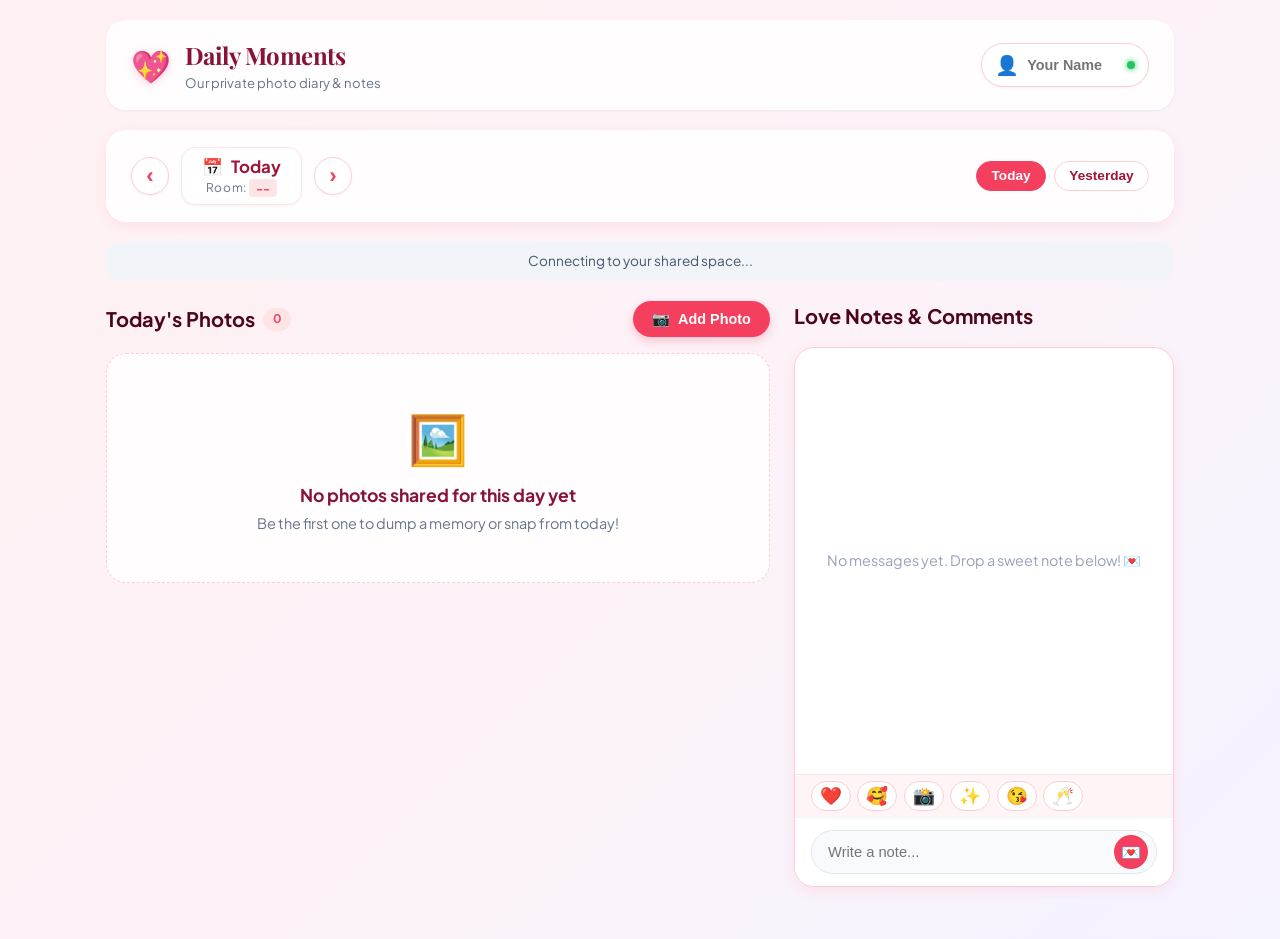
==== dev/couple-daily-photo/index.html @ 824b75b7 "Add couple-daily-photo app: date-based photo sharing for couples - Daily rooms auto-generated by dat" ====
<!DOCTYPE html>
<html lang="en">
<head>
  <meta charset="UTF-8" />
  <meta name="viewport" content="width=device-width, initial-scale=1.0" />
  <title>Our Daily Moments 💕 | Couple Photo Sharing</title>
  <link rel="stylesheet" href="style.css" />
  <link rel="preconnect" href="https://fonts.googleapis.com">
  <link rel="preconnect" href="https://fonts.gstatic.com" crossorigin>
  <link href="https://fonts.googleapis.com/css2?family=Plus+Jakarta+Sans:wght@400;500;600;700&family=Playfair+Display:ital,wght@0,600;1,600&display=swap" rel="stylesheet">
</head>
<body>
  <div class="app-container">
    <!-- Header -->
    <header class="main-header">
      <div class="brand">
        <span class="heart-icon">💖</span>
        <div>
          <h1>Daily Moments</h1>
          <p class="subtitle">Our private photo diary & notes</p>
        </div>
      </div>
      <div class="user-pill" id="user-profile">
        <span class="avatar" id="user-avatar">👤</span>
        <div class="user-info">
          <input type="text" id="partner-nickname" placeholder="Your Name" title="Click to change your nickname" />
          <span class="status-indicator online"></span>
        </div>
      </div>
    </header>

    <!-- Date Room Navigation -->
    <nav class="date-navigator">
      <div class="nav-controls">
        <button id="prev-day-btn" class="nav-btn" title="Previous Day">‹</button>

        <div class="current-date-box">
          <label for="date-picker-input" class="date-label">
            <span class="calendar-icon">📅</span>
            <span id="display-date">Today</span>
          </label>
          <div class="room-code-tag">Room: <strong id="current-room-code">--</strong></div>
          <input type="date" id="date-picker-input" class="hidden-date-input" />
        </div>

        <button id="next-day-btn" class="nav-btn" title="Next Day">›</button>
      </div>

      <div class="quick-nav">
        <button id="today-btn" class="chip-btn active">Today</button>
        <button id="yesterday-btn" class="chip-btn">Yesterday</button>
      </div>
    </nav>

    <!-- App Status Banner -->
    <div id="status-banner" class="status-banner info">Connecting to your shared space...</div>

    <!-- Main Content Area -->
    <main class="content-grid">
      <!-- Left / Top Column: Upload and Photos Feed -->
      <section class="photos-section">
        <div class="section-header">
          <h2>Today's Photos <span id="photo-count-badge" class="badge">0</span></h2>
          <button id="open-upload-btn" class="primary-btn">
            <span>📷</span> Add Photo
          </button>
        </div>

        <!-- Upload Modal / Collapsible Section -->
        <div id="upload-panel" class="upload-panel hidden">
          <div class="upload-card">
            <div class="upload-card-header">
              <h3>Upload Photo for <span id="upload-date-title">Today</span></h3>
              <button id="close-upload-btn" class="icon-btn">&times;</button>
            </div>

            <div class="dropzone" id="dropzone">
              <input type="file" id="photo-file-input" accept="image/*" class="file-input" />
              <div id="dropzone-prompt" class="dropzone-prompt">
                <span class="upload-icon">📸</span>
                <p><strong>Click to browse</strong> or drag & drop a photo</p>
                <span class="file-hint">Auto-compressed & stored free of charge</span>
              </div>
              <div id="image-preview-container" class="preview-container hidden">
                <img id="image-preview" src="" alt="Preview" />
                <button type="button" id="remove-preview-btn" class="remove-preview">&times;</button>
              </div>
            </div>

            <div class="form-group">
              <input type="text" id="photo-caption-input" placeholder="Add a sweet caption or location... ✍️" maxlength="150" />
            </div>

            <div class="upload-actions">
              <button id="cancel-upload-btn" class="secondary-btn">Cancel</button>
              <button id="submit-photo-btn" class="primary-btn" disabled>
                <span id="upload-btn-text">Share Photo 💕</span>
                <span id="upload-spinner" class="spinner hidden"></span>
              </button>
            </div>
          </div>
        </div>

        <!-- Photos Stream List -->
        <div id="photos-container" class="photos-stream">
          <div class="empty-state">
            <div class="empty-emoji">🖼️</div>
            <h3>No photos shared for this day yet</h3>
            <p>Be the first one to dump a memory or snap from today!</p>
          </div>
        </div>
      </section>

      <!-- Right Column: Comments & Notes -->
      <section class="comments-section">
        <div class="section-header">
          <h2>Love Notes & Comments</h2>
        </div>

        <div class="comments-card">
          <!-- Comments List -->
          <div id="comments-list" class="comments-list">
            <div class="empty-comments">
              <p>No messages yet. Drop a sweet note below! 💌</p>
            </div>
          </div>

          <!-- Quick Emoji Reactions -->
          <div class="quick-reactions">
            <button class="emoji-chip" data-emoji="❤️">❤️</button>
            <button class="emoji-chip" data-emoji="🥰">🥰</button>
            <button class="emoji-chip" data-emoji="📸">📸</button>
            <button class="emoji-chip" data-emoji="✨">✨</button>
            <button class="emoji-chip" data-emoji="😘">😘</button>
            <button class="emoji-chip" data-emoji="🥂">🥂</button>
          </div>

          <!-- Comment Input Form -->
          <form id="comment-form" class="comment-form">
            <div class="input-wrap">
              <input
                type="text"
                id="comment-input"
                placeholder="Write a note..."
                autocomplete="off"
                maxlength="300"
                required
              />
              <button type="submit" id="send-comment-btn" class="send-btn" title="Send Note">
                💌
              </button>
            </div>
          </form>
        </div>
      </section>
    </main>
  </div>

  <!-- Photo Fullscreen Lightbox Modal -->
  <div id="lightbox-modal" class="lightbox-modal hidden">
    <div class="lightbox-backdrop"></div>
    <div class="lightbox-content">
      <button id="close-lightbox-btn" class="lightbox-close">&times;</button>
      <img id="lightbox-img" src="" alt="Full view" />
      <div id="lightbox-caption" class="lightbox-caption"></div>
    </div>
  </div>

  <script type="module" src="script.js"></script>
</body>
</html>
---- dev/couple-daily-photo/style.css ----
:root {
  --primary: #f43f5e;
  --primary-hover: #e11d48;
  --primary-light: #ffe4e6;
  --primary-glow: rgba(244, 63, 94, 0.25);

  --bg-gradient: linear-gradient(135deg, #fff1f2 0%, #fdf2f8 50%, #f5f3ff 100%);
  --card-bg: #ffffff;
  --card-bg-translucent: rgba(255, 255, 255, 0.85);

  --text-main: #1e293b;
  --text-muted: #64748b;
  --text-light: #94a3b8;

  --border: #f1f5f9;
  --border-focus: #fda4af;

  --shadow-sm: 0 1px 3px rgba(0, 0, 0, 0.05);
  --shadow-md: 0 4px 14px -2px rgba(244, 63, 94, 0.12);
  --shadow-lg: 0 12px 30px -4px rgba(244, 63, 94, 0.15);

  --radius-sm: 8px;
  --radius-md: 14px;
  --radius-lg: 20px;
  --radius-full: 9999px;
}

* {
  box-sizing: border-box;
  margin: 0;
  padding: 0;
  -webkit-tap-highlight-color: transparent;
}

body {
  font-family: 'Plus Jakarta Sans', system-ui, -apple-system, sans-serif;
  background: var(--bg-gradient);
  min-height: 100vh;
  color: var(--text-main);
  line-height: 1.5;
  padding-bottom: 2rem;
}

.app-container {
  max-width: 1100px;
  margin: 0 auto;
  padding: 1.25rem 1rem;
}

/* Header */
.main-header {
  display: flex;
  justify-content: space-between;
  align-items: center;
  margin-bottom: 1.25rem;
  background: var(--card-bg-translucent);
  backdrop-filter: blur(12px);
  padding: 1rem 1.5rem;
  border-radius: var(--radius-lg);
  box-shadow: var(--shadow-sm);
  border: 1px solid rgba(255, 255, 255, 0.8);
}

.brand {
  display: flex;
  align-items: center;
  gap: 0.85rem;
}

.heart-icon {
  font-size: 2rem;
  filter: drop-shadow(0 2px 4px var(--primary-glow));
  animation: pulse 2.5s infinite ease-in-out;
}

@keyframes pulse {
  0%, 100% { transform: scale(1); }
  50% { transform: scale(1.08); }
}

.brand h1 {
  font-family: 'Playfair Display', serif;
  font-size: 1.5rem;
  color: #881337;
  letter-spacing: -0.02em;
}

.brand .subtitle {
  font-size: 0.82rem;
  color: var(--text-muted);
}

.user-pill {
  display: flex;
  align-items: center;
  gap: 0.5rem;
  background: #fff;
  padding: 0.4rem 0.8rem;
  border-radius: var(--radius-full);
  border: 1px solid #fecdd3;
  box-shadow: var(--shadow-sm);
}

.avatar {
  font-size: 1.2rem;
}

.user-info {
  position: relative;
  display: flex;
  align-items: center;
}

.user-info input {
  border: none;
  outline: none;
  font-size: 0.9rem;
  font-weight: 600;
  color: #be123c;
  width: 100px;
  background: transparent;
}

.status-indicator {
  width: 8px;
  height: 8px;
  border-radius: 50%;
  background: #22c55e;
  box-shadow: 0 0 6px #22c55e;
}

/* Date Navigator */
.date-navigator {
  background: var(--card-bg-translucent);
  backdrop-filter: blur(10px);
  border-radius: var(--radius-lg);
  padding: 1rem 1.5rem;
  margin-bottom: 1.25rem;
  box-shadow: var(--shadow-md);
  border: 1px solid rgba(255, 255, 255, 0.9);
  display: flex;
  flex-wrap: wrap;
  justify-content: space-between;
  align-items: center;
  gap: 1rem;
}

.nav-controls {
  display: flex;
  align-items: center;
  gap: 0.75rem;
}

.nav-btn {
  background: #fff;
  border: 1px solid #fecdd3;
  color: var(--primary);
  width: 38px;
  height: 38px;
  border-radius: 50%;
  font-size: 1.4rem;
  font-weight: bold;
  display: flex;
  align-items: center;
  justify-content: center;
  cursor: pointer;
  transition: all 0.2s ease;
  box-shadow: var(--shadow-sm);
}

.nav-btn:hover {
  background: var(--primary);
  color: #fff;
  transform: translateY(-1px);
}

.current-date-box {
  position: relative;
  text-align: center;
  background: #fff;
  padding: 0.4rem 1.25rem;
  border-radius: var(--radius-md);
  border: 1px solid #ffe4e6;
  box-shadow: var(--shadow-sm);
  cursor: pointer;
  transition: border-color 0.2s;
}

.current-date-box:hover {
  border-color: var(--primary);
}

.date-label {
  display: flex;
  align-items: center;
  gap: 0.5rem;
  font-weight: 700;
  font-size: 1.05rem;
  color: #9f1239;
  cursor: pointer;
}

.room-code-tag {
  font-size: 0.75rem;
  color: var(--text-muted);
  letter-spacing: 0.05em;
}

.room-code-tag strong {
  color: var(--primary);
  background: var(--primary-light);
  padding: 0.1rem 0.4rem;
  border-radius: 4px;
}

.hidden-date-input {
  position: absolute;
  top: 0;
  left: 0;
  width: 100%;
  height: 100%;
  opacity: 0;
  cursor: pointer;
}

.quick-nav {
  display: flex;
  gap: 0.5rem;
}

.chip-btn {
  background: #fff;
  border: 1px solid #fecdd3;
  color: #9f1239;
  padding: 0.4rem 0.9rem;
  border-radius: var(--radius-full);
  font-size: 0.85rem;
  font-weight: 600;
  cursor: pointer;
  transition: all 0.2s ease;
}

.chip-btn.active, .chip-btn:hover {
  background: var(--primary);
  color: #fff;
  border-color: var(--primary);
}

/* Status Banner */
.status-banner {
  padding: 0.6rem 1rem;
  border-radius: var(--radius-md);
  font-size: 0.85rem;
  margin-bottom: 1.25rem;
  text-align: center;
  transition: all 0.3s;
}

.status-banner.info {
  background: #f1f5f9;
  color: #475569;
}

.status-banner.success {
  background: #ecfdf5;
  color: #065f46;
  border: 1px solid #a7f3d0;
}

.status-banner.error {
  background: #fff1f2;
  color: #9f1239;
  border: 1px solid #fecdd3;
}

/* Content Grid Layout */
.content-grid {
  display: grid;
  grid-template-columns: 1fr 380px;
  gap: 1.5rem;
  align-items: start;
}

@media (max-width: 860px) {
  .content-grid {
    grid-template-columns: 1fr;
  }
}

/* Section Header */
.section-header {
  display: flex;
  justify-content: space-between;
  align-items: center;
  margin-bottom: 1rem;
}

.section-header h2 {
  font-size: 1.25rem;
  color: #4c0519;
  font-weight: 700;
  display: flex;
  align-items: center;
  gap: 0.5rem;
}

.badge {
  background: var(--primary-light);
  color: var(--primary);
  font-size: 0.75rem;
  padding: 0.15rem 0.6rem;
  border-radius: var(--radius-full);
}

/* Buttons */
.primary-btn {
  background: var(--primary);
  color: #fff;
  border: none;
  padding: 0.6rem 1.2rem;
  border-radius: var(--radius-full);
  font-weight: 600;
  font-size: 0.9rem;
  display: inline-flex;
  align-items: center;
  gap: 0.5rem;
  cursor: pointer;
  box-shadow: 0 4px 10px var(--primary-glow);
  transition: all 0.2s ease;
}

.primary-btn:hover:not(:disabled) {
  background: var(--primary-hover);
  transform: translateY(-1.5px);
  box-shadow: 0 6px 15px var(--primary-glow);
}

.primary-btn:disabled {
  opacity: 0.6;
  cursor: not-allowed;
}

.secondary-btn {
  background: #f1f5f9;
  color: var(--text-main);
  border: none;
  padding: 0.6rem 1.2rem;
  border-radius: var(--radius-full);
  font-weight: 600;
  cursor: pointer;
  transition: background 0.2s;
}

.secondary-btn:hover {
  background: #e2e8f0;
}

.icon-btn {
  background: transparent;
  border: none;
  font-size: 1.4rem;
  cursor: pointer;
  color: var(--text-muted);
}

/* Upload Panel */
.upload-panel {
  margin-bottom: 1.5rem;
  animation: slideDown 0.3s cubic-bezier(0.16, 1, 0.3, 1);
}

.upload-panel.hidden {
  display: none;
}

@keyframes slideDown {
  from { opacity: 0; transform: translateY(-10px); }
  to { opacity: 1; transform: translateY(0); }
}

.upload-card {
  background: #fff;
  border-radius: var(--radius-lg);
  padding: 1.25rem;
  box-shadow: var(--shadow-lg);
  border: 2px dashed #fda4af;
}

.upload-card-header {
  display: flex;
  justify-content: space-between;
  align-items: center;
  margin-bottom: 1rem;
}

.upload-card-header h3 {
  font-size: 1.1rem;
  color: #881337;
}

.dropzone {
  position: relative;
  background: #fff5f6;
  border: 1px dashed #fecdd3;
  border-radius: var(--radius-md);
  padding: 2rem 1rem;
  text-align: center;
  cursor: pointer;
  transition: all 0.2s;
  overflow: hidden;
  margin-bottom: 1rem;
}

.dropzone:hover, .dropzone.dragover {
  background: #ffe4e6;
  border-color: var(--primary);
}

.file-input {
  position: absolute;
  top: 0;
  left: 0;
  width: 100%;
  height: 100%;
  opacity: 0;
  cursor: pointer;
}

.upload-icon {
  font-size: 2.5rem;
  display: block;
  margin-bottom: 0.5rem;
}

.file-hint {
  display: block;
  font-size: 0.75rem;
  color: var(--text-muted);
  margin-top: 0.4rem;
}

.preview-container {
  position: relative;
  max-height: 280px;
  border-radius: var(--radius-sm);
  overflow: hidden;
  display: flex;
  justify-content: center;
}

.preview-container img {
  max-width: 100%;
  max-height: 280px;
  object-fit: cover;
  border-radius: var(--radius-sm);
}

.remove-preview {
  position: absolute;
  top: 8px;
  right: 8px;
  background: rgba(0, 0, 0, 0.65);
  color: #fff;
  border: none;
  border-radius: 50%;
  width: 28px;
  height: 28px;
  font-size: 1.1rem;
  cursor: pointer;
  display: flex;
  align-items: center;
  justify-content: center;
}

.form-group input {
  width: 100%;
  padding: 0.75rem 1rem;
  border-radius: var(--radius-md);
  border: 1px solid #e2e8f0;
  outline: none;
  font-size: 0.95rem;
  margin-bottom: 1rem;
  transition: border-color 0.2s;
}

.form-group input:focus {
  border-color: var(--primary);
  box-shadow: 0 0 0 3px var(--primary-light);
}

.upload-actions {
  display: flex;
  justify-content: flex-end;
  gap: 0.75rem;
}

/* Spinner */
.spinner {
  display: inline-block;
  width: 16px;
  height: 16px;
  border: 2px solid rgba(255,255,255,0.3);
  border-radius: 50%;
  border-top-color: #fff;
  animation: spin 0.8s ease-in-out infinite;
}

@keyframes spin {
  to { transform: rotate(360deg); }
}

/* Photos Stream */
.photos-stream {
  display: flex;
  flex-direction: column;
  gap: 1.5rem;
}

/* Polaroid Photo Card */
.photo-card {
  background: #fff;
  border-radius: var(--radius-lg);
  padding: 1.25rem 1.25rem 1rem;
  box-shadow: var(--shadow-md);
  border: 1px solid #fecdd3;
  transition: transform 0.2s ease, box-shadow 0.2s ease;
  position: relative;
}

.photo-card:hover {
  transform: translateY(-2px);
  box-shadow: var(--shadow-lg);
}

.photo-meta {
  display: flex;
  justify-content: space-between;
  align-items: center;
  margin-bottom: 0.85rem;
}

.author-chip {
  display: flex;
  align-items: center;
  gap: 0.4rem;
  font-weight: 600;
  font-size: 0.88rem;
  color: #9f1239;
}

.photo-time {
  font-size: 0.75rem;
  color: var(--text-light);
}

.photo-frame {
  position: relative;
  width: 100%;
  max-height: 480px;
  background: #111;
  border-radius: var(--radius-md);
  overflow: hidden;
  cursor: pointer;
  display: flex;
  justify-content: center;
  align-items: center;
}

.photo-frame img {
  width: 100%;
  height: auto;
  max-height: 480px;
  object-fit: contain;
  display: block;
}

.photo-caption {
  margin-top: 0.9rem;
  font-size: 0.95rem;
  color: var(--text-main);
  padding: 0 0.25rem;
}

.photo-footer {
  margin-top: 0.75rem;
  padding-top: 0.75rem;
  border-top: 1px solid var(--border);
  display: flex;
  justify-content: space-between;
  align-items: center;
}

.delete-photo-btn {
  background: transparent;
  border: none;
  color: var(--text-light);
  font-size: 0.8rem;
  cursor: pointer;
  transition: color 0.2s;
}

.delete-photo-btn:hover {
  color: #ef4444;
}

/* Empty State */
.empty-state {
  background: var(--card-bg-translucent);
  border-radius: var(--radius-lg);
  padding: 3rem 1.5rem;
  text-align: center;
  border: 1px dashed #fecdd3;
}

.empty-emoji {
  font-size: 3rem;
  margin-bottom: 0.5rem;
}

.empty-state h3 {
  color: #881337;
  font-size: 1.1rem;
  margin-bottom: 0.25rem;
}

.empty-state p {
  color: var(--text-muted);
  font-size: 0.9rem;
}

/* Comments Section */
.comments-card {
  background: #fff;
  border-radius: var(--radius-lg);
  box-shadow: var(--shadow-md);
  border: 1px solid #fecdd3;
  display: flex;
  flex-direction: column;
  height: 540px;
  overflow: hidden;
}

.comments-list {
  flex: 1;
  padding: 1.25rem;
  overflow-y: auto;
  display: flex;
  flex-direction: column;
  gap: 0.9rem;
}

.empty-comments {
  text-align: center;
  color: var(--text-light);
  margin: auto;
  font-size: 0.9rem;
}

.comment-bubble {
  display: flex;
  flex-direction: column;
  max-width: 82%;
  padding: 0.7rem 0.95rem;
  border-radius: var(--radius-md);
  position: relative;
  animation: fadeIn 0.2s ease-in;
}

@keyframes fadeIn {
  from { opacity: 0; transform: translateY(4px); }
  to { opacity: 1; transform: translateY(0); }
}

.comment-bubble.mine {
  align-self: flex-end;
  background: #ffe4e6;
  color: #881337;
  border-bottom-right-radius: 4px;
}

.comment-bubble.partner {
  align-self: flex-start;
  background: #f1f5f9;
  color: var(--text-main);
  border-bottom-left-radius: 4px;
}

.comment-author {
  font-size: 0.72rem;
  font-weight: 700;
  margin-bottom: 0.2rem;
  opacity: 0.8;
}

.comment-text {
  font-size: 0.92rem;
  word-break: break-word;
}

.comment-time {
  font-size: 0.68rem;
  align-self: flex-end;
  margin-top: 0.25rem;
  opacity: 0.6;
}

/* Quick Reactions Bar */
.quick-reactions {
  display: flex;
  gap: 0.4rem;
  padding: 0.4rem 1rem;
  background: #fff5f6;
  border-top: 1px solid #ffe4e6;
  overflow-x: auto;
}

.emoji-chip {
  background: #fff;
  border: 1px solid #fecdd3;
  border-radius: var(--radius-full);
  padding: 0.2rem 0.5rem;
  font-size: 1.1rem;
  cursor: pointer;
  transition: transform 0.15s;
}

.emoji-chip:hover {
  transform: scale(1.2);
}

/* Comment Form */
.comment-form {
  padding: 0.75rem 1rem;
  background: #fff;
  border-top: 1px solid var(--border);
}

.input-wrap {
  display: flex;
  align-items: center;
  background: #f8fafc;
  border: 1px solid #e2e8f0;
  border-radius: var(--radius-full);
  padding: 0.25rem 0.5rem 0.25rem 1rem;
  transition: border-color 0.2s;
}

.input-wrap:focus-within {
  border-color: var(--primary);
  box-shadow: 0 0 0 2px var(--primary-light);
}

.input-wrap input {
  flex: 1;
  border: none;
  outline: none;
  background: transparent;
  font-size: 0.92rem;
  color: var(--text-main);
}

.send-btn {
  background: var(--primary);
  border: none;
  color: #fff;
  width: 34px;
  height: 34px;
  border-radius: 50%;
  display: flex;
  align-items: center;
  justify-content: center;
  font-size: 1rem;
  cursor: pointer;
  transition: transform 0.2s;
}

.send-btn:hover {
  transform: scale(1.08);
}

/* Lightbox Modal */
.lightbox-modal {
  position: fixed;
  inset: 0;
  z-index: 1000;
  display: flex;
  align-items: center;
  justify-content: center;
}

.lightbox-modal.hidden {
  display: none;
}

.lightbox-backdrop {
  position: absolute;
  inset: 0;
  background: rgba(0, 0, 0, 0.85);
  backdrop-filter: blur(8px);
}

.lightbox-content {
  position: relative;
  z-index: 1001;
  max-width: 90vw;
  max-height: 90vh;
  display: flex;
  flex-direction: column;
  align-items: center;
}

.lightbox-content img {
  max-width: 100%;
  max-height: 80vh;
  object-fit: contain;
  border-radius: var(--radius-md);
  box-shadow: 0 10px 30px rgba(0,0,0,0.5);
}

.lightbox-caption {
  color: #fff;
  margin-top: 1rem;
  font-size: 1rem;
  text-align: center;
}

.lightbox-close {
  position: absolute;
  top: -40px;
  right: 0;
  background: transparent;
  border: none;
  color: #fff;
  font-size: 2rem;
  cursor: pointer;
}

.hidden {
  display: none !important;
}
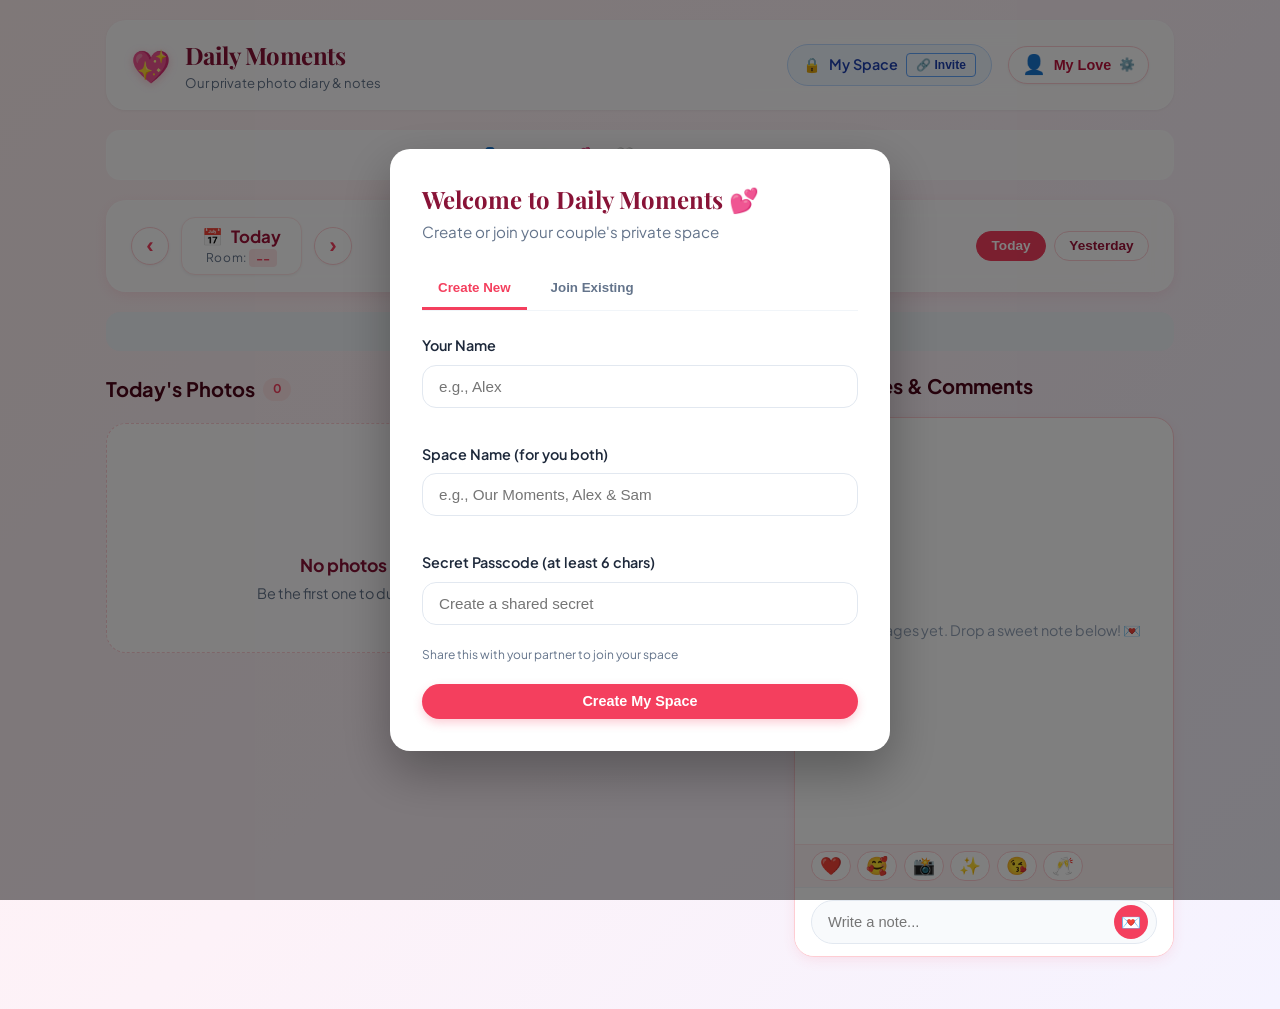
==== commit 0c4dc806: "Add security features to couple app: private spaces with passcodes, partner profiles, updated Fireba" ====
--- a/dev/couple-daily-photo/index.html
+++ b/dev/couple-daily-photo/index.html
@@ -20,14 +20,38 @@
           <p class="subtitle">Our private photo diary & notes</p>
         </div>
       </div>
-      <div class="user-pill" id="user-profile">
-        <span class="avatar" id="user-avatar">👤</span>
-        <div class="user-info">
-          <input type="text" id="partner-nickname" placeholder="Your Name" title="Click to change your nickname" />
-          <span class="status-indicator online"></span>
-        </div>
+
+      <div class="header-right">
+        <!-- Space Info Pill with Copy Link -->
+        <div class="space-pill" id="space-pill" title="Click to manage space or share link">
+          <span class="lock-icon">🔒</span>
+          <span class="space-name-display" id="space-name-display">My Space</span>
+          <button id="copy-invite-btn" class="mini-btn" title="Copy Partner Invite Link">🔗 Invite</button>
+        </div>
+
+        <!-- User Profile Pill -->
+        <button id="open-profile-btn" class="user-pill" title="Edit Profile & Space">
+          <span class="avatar" id="user-avatar-display">👤</span>
+          <span class="user-name-display" id="user-name-display">My Love</span>
+          <span class="edit-icon">⚙️</span>
+        </button>
       </div>
     </header>
+
+    <!-- Partners Status Bar -->
+    <div class="partners-bar" id="partners-bar">
+      <div class="partner-tag me">
+        <span class="avatar-sm" id="my-bar-avatar">👤</span>
+        <span class="name" id="my-bar-name">You</span>
+        <span class="status-dot online" title="You are online"></span>
+      </div>
+      <div class="partner-divider">💕</div>
+      <div class="partner-tag them" id="partner-status-tag">
+        <span class="avatar-sm" id="partner-bar-avatar">🤍</span>
+        <span class="name" id="partner-bar-name">Waiting for partner...</span>
+        <span class="status-dot offline" id="partner-status-dot" title="Partner status"></span>
+      </div>
+    </div>
 
     <!-- Date Room Navigation -->
     <nav class="date-navigator">
@@ -166,6 +190,105 @@
     </div>
   </div>
 
+  <!-- Setup / Couple Space Modal -->
+  <div id="setup-modal" class="modal-overlay">
+    <div class="modal-content">
+      <h2>Welcome to Daily Moments 💕</h2>
+      <p class="modal-subtitle">Create or join your couple's private space</p>
+
+      <div class="setup-tabs">
+        <button class="tab-btn active" data-tab="create">Create New</button>
+        <button class="tab-btn" data-tab="join">Join Existing</button>
+      </div>
+
+      <!-- Create Tab -->
+      <div id="create-tab" class="tab-pane active">
+        <div class="form-group">
+          <label>Your Name</label>
+          <input type="text" id="setup-name" placeholder="e.g., Alex" maxlength="30" />
+        </div>
+        <div class="form-group">
+          <label>Space Name (for you both)</label>
+          <input type="text" id="setup-space-name" placeholder="e.g., Our Moments, Alex & Sam" maxlength="40" />
+        </div>
+        <div class="form-group">
+          <label>Secret Passcode (at least 6 chars)</label>
+          <input type="password" id="setup-passcode" placeholder="Create a shared secret" minlength="6" />
+          <span class="input-hint">Share this with your partner to join your space</span>
+        </div>
+        <button id="setup-create-btn" class="primary-btn wide">Create My Space</button>
+      </div>
+
+      <!-- Join Tab -->
+      <div id="join-tab" class="tab-pane">
+        <div class="form-group">
+          <label>Your Name</label>
+          <input type="text" id="join-name" placeholder="e.g., Sam" maxlength="30" />
+        </div>
+        <div class="form-group">
+          <label>Partner's Passcode</label>
+          <input type="password" id="join-passcode" placeholder="Enter the shared passcode" minlength="6" />
+          <span class="input-hint">Ask your partner for the secret passcode</span>
+        </div>
+        <button id="setup-join-btn" class="primary-btn wide">Join Space</button>
+      </div>
+
+      <div id="setup-error" class="error-message hidden"></div>
+    </div>
+  </div>
+
+  <!-- Profile / Space Management Modal -->
+  <div id="profile-modal" class="modal-overlay hidden">
+    <div class="modal-content">
+      <div class="modal-header">
+        <h2>Space & Profile</h2>
+        <button id="close-profile-modal" class="icon-btn">&times;</button>
+      </div>
+
+      <div class="profile-section">
+        <h3>Your Profile</h3>
+        <div class="form-group">
+          <label>Your Name</label>
+          <input type="text" id="profile-name" placeholder="Your name" maxlength="30" />
+        </div>
+        <div class="form-group">
+          <label>Avatar Emoji</label>
+          <div class="emoji-picker">
+            <button type="button" class="emoji-select" data-emoji="😊">😊</button>
+            <button type="button" class="emoji-select" data-emoji="❤️">❤️</button>
+            <button type="button" class="emoji-select" data-emoji="🥰">🥰</button>
+            <button type="button" class="emoji-select" data-emoji="😘">😘</button>
+            <button type="button" class="emoji-select" data-emoji="💕">💕</button>
+            <button type="button" class="emoji-select" data-emoji="⭐">⭐</button>
+          </div>
+        </div>
+      </div>
+
+      <div class="profile-section">
+        <h3>Space Info</h3>
+        <p><strong>Space Name:</strong> <span id="profile-space-name">Loading...</span></p>
+        <p><strong>Space ID:</strong> <code id="profile-space-id">--</code></p>
+        <div class="form-group">
+          <label>Invite Link</label>
+          <div class="invite-row">
+            <input type="text" id="profile-invite-link" readonly />
+            <button id="profile-copy-btn" class="mini-btn">Copy</button>
+          </div>
+        </div>
+      </div>
+
+      <div class="profile-section">
+        <h3>Partner</h3>
+        <div id="partner-info" class="partner-info-card">
+          <p id="partner-info-text">Waiting for your partner to join...</p>
+        </div>
+      </div>
+
+      <button id="logout-btn" class="secondary-btn wide">Leave Space & Reset</button>
+      <button id="close-profile-btn" class="primary-btn wide">Done</button>
+    </div>
+  </div>
+
   <script type="module" src="script.js"></script>
 </body>
 </html>
--- a/dev/couple-daily-photo/style.css
+++ b/dev/couple-daily-photo/style.css
@@ -838,3 +838,358 @@
 .hidden {
   display: none !important;
 }
+
+/* Header Update */
+.header-right {
+  display: flex;
+  align-items: center;
+  gap: 1rem;
+}
+
+.space-pill {
+  display: flex;
+  align-items: center;
+  gap: 0.5rem;
+  background: #eff6ff;
+  border: 1px solid #bfdbfe;
+  padding: 0.5rem 0.9rem;
+  border-radius: var(--radius-full);
+  cursor: pointer;
+  transition: all 0.2s;
+}
+
+.space-pill:hover {
+  background: #dbeafe;
+  border-color: #60a5fa;
+}
+
+.lock-icon {
+  font-size: 0.9rem;
+}
+
+.space-name-display {
+  font-weight: 600;
+  color: #1e40af;
+  font-size: 0.9rem;
+}
+
+.mini-btn {
+  background: transparent;
+  border: 1px solid #60a5fa;
+  color: #1e40af;
+  padding: 0.25rem 0.6rem;
+  border-radius: 4px;
+  font-size: 0.75rem;
+  font-weight: 600;
+  cursor: pointer;
+  transition: all 0.2s;
+}
+
+.mini-btn:hover {
+  background: #60a5fa;
+  color: #fff;
+}
+
+.user-pill {
+  display: flex;
+  align-items: center;
+  gap: 0.5rem;
+  background: #fff;
+  padding: 0.4rem 0.8rem;
+  border-radius: var(--radius-full);
+  border: 1px solid #fecdd3;
+  box-shadow: var(--shadow-sm);
+  cursor: pointer;
+  transition: all 0.2s;
+}
+
+.user-pill:hover {
+  background: #ffe4e6;
+}
+
+.user-name-display {
+  font-weight: 600;
+  color: #be123c;
+  font-size: 0.9rem;
+}
+
+.edit-icon {
+  font-size: 0.8rem;
+}
+
+/* Partners Bar */
+.partners-bar {
+  display: flex;
+  justify-content: center;
+  align-items: center;
+  gap: 1.5rem;
+  background: var(--card-bg-translucent);
+  padding: 0.75rem 1.5rem;
+  border-radius: var(--radius-md);
+  margin-bottom: 1.25rem;
+  border: 1px solid rgba(255, 255, 255, 0.8);
+}
+
+.partner-tag {
+  display: flex;
+  align-items: center;
+  gap: 0.5rem;
+  font-size: 0.9rem;
+  font-weight: 600;
+}
+
+.partner-tag.me {
+  color: #9f1239;
+}
+
+.partner-tag.them {
+  color: #1e293b;
+}
+
+.avatar-sm {
+  font-size: 1rem;
+}
+
+.status-dot {
+  width: 6px;
+  height: 6px;
+  border-radius: 50%;
+  animation: pulse-dot 2s infinite;
+}
+
+.status-dot.online {
+  background: #22c55e;
+  box-shadow: 0 0 4px #22c55e;
+}
+
+.status-dot.offline {
+  background: #cbd5e1;
+}
+
+@keyframes pulse-dot {
+  0%, 100% { opacity: 1; }
+  50% { opacity: 0.5; }
+}
+
+.partner-divider {
+  font-size: 1rem;
+  animation: pulse 2.5s infinite;
+}
+
+/* Modal Styles */
+.modal-overlay {
+  position: fixed;
+  inset: 0;
+  background: rgba(0, 0, 0, 0.5);
+  display: flex;
+  align-items: center;
+  justify-content: center;
+  z-index: 999;
+  padding: 1rem;
+}
+
+.modal-overlay.hidden {
+  display: none;
+}
+
+.modal-content {
+  background: #fff;
+  border-radius: var(--radius-lg);
+  padding: 2rem;
+  max-width: 500px;
+  width: 100%;
+  box-shadow: 0 20px 50px rgba(0, 0, 0, 0.3);
+  max-height: 90vh;
+  overflow-y: auto;
+}
+
+.modal-content h2 {
+  color: #881337;
+  font-family: 'Playfair Display', serif;
+  font-size: 1.5rem;
+  margin-bottom: 0.25rem;
+}
+
+.modal-subtitle {
+  color: var(--text-muted);
+  margin-bottom: 1.5rem;
+  font-size: 0.95rem;
+}
+
+.modal-header {
+  display: flex;
+  justify-content: space-between;
+  align-items: center;
+  margin-bottom: 1.5rem;
+}
+
+#close-profile-modal {
+  font-size: 1.5rem;
+  color: var(--text-muted);
+}
+
+/* Tab Navigation */
+.setup-tabs {
+  display: flex;
+  gap: 0.5rem;
+  margin-bottom: 1.5rem;
+  border-bottom: 1px solid #f1f5f9;
+}
+
+.tab-btn {
+  background: transparent;
+  border: none;
+  padding: 0.75rem 1rem;
+  color: var(--text-muted);
+  font-weight: 600;
+  cursor: pointer;
+  border-bottom: 3px solid transparent;
+  transition: all 0.2s;
+}
+
+.tab-btn.active {
+  color: var(--primary);
+  border-bottom-color: var(--primary);
+}
+
+.tab-pane {
+  display: none;
+}
+
+.tab-pane.active {
+  display: block;
+}
+
+/* Form Groups */
+.form-group {
+  margin-bottom: 1.25rem;
+}
+
+.form-group label {
+  display: block;
+  font-weight: 600;
+  color: #1e293b;
+  margin-bottom: 0.5rem;
+  font-size: 0.9rem;
+}
+
+.form-group input {
+  width: 100%;
+  padding: 0.75rem 1rem;
+  border: 1px solid #e2e8f0;
+  border-radius: var(--radius-md);
+  font-size: 0.95rem;
+  transition: border-color 0.2s;
+}
+
+.form-group input:focus {
+  outline: none;
+  border-color: var(--primary);
+  box-shadow: 0 0 0 3px var(--primary-light);
+}
+
+.input-hint {
+  display: block;
+  font-size: 0.75rem;
+  color: var(--text-muted);
+  margin-top: 0.3rem;
+}
+
+/* Emoji Picker */
+.emoji-picker {
+  display: grid;
+  grid-template-columns: repeat(6, 1fr);
+  gap: 0.5rem;
+}
+
+.emoji-select {
+  background: #f8fafc;
+  border: 2px solid #e2e8f0;
+  border-radius: var(--radius-sm);
+  font-size: 1.5rem;
+  padding: 0.5rem;
+  cursor: pointer;
+  transition: all 0.2s;
+}
+
+.emoji-select:hover,
+.emoji-select.selected {
+  background: var(--primary-light);
+  border-color: var(--primary);
+  transform: scale(1.1);
+}
+
+/* Profile Section */
+.profile-section {
+  margin-bottom: 1.5rem;
+  padding-bottom: 1.5rem;
+  border-bottom: 1px solid #f1f5f9;
+}
+
+.profile-section h3 {
+  color: #881337;
+  font-size: 1rem;
+  margin-bottom: 1rem;
+}
+
+.profile-section p {
+  color: var(--text-main);
+  margin-bottom: 0.5rem;
+  font-size: 0.95rem;
+}
+
+.profile-section code {
+  background: #f1f5f9;
+  padding: 0.2rem 0.5rem;
+  border-radius: 4px;
+  font-size: 0.85rem;
+  color: #475569;
+}
+
+.invite-row {
+  display: flex;
+  gap: 0.5rem;
+  margin-top: 0.5rem;
+}
+
+.invite-row input {
+  flex: 1;
+  background: #f8fafc;
+  border: 1px solid #e2e8f0;
+  padding: 0.6rem 1rem;
+  border-radius: var(--radius-sm);
+  font-size: 0.85rem;
+  font-family: 'Courier New', monospace;
+}
+
+.partner-info-card {
+  background: #f8fafc;
+  padding: 1rem;
+  border-radius: var(--radius-md);
+  border: 1px solid #e2e8f0;
+  text-align: center;
+}
+
+.partner-info-card strong {
+  color: #1e293b;
+}
+
+/* Buttons */
+.wide {
+  width: 100%;
+  justify-content: center;
+}
+
+.error-message {
+  background: #fff1f2;
+  color: #9f1239;
+  border: 1px solid #fecdd3;
+  padding: 0.75rem 1rem;
+  border-radius: var(--radius-md);
+  font-size: 0.9rem;
+  margin-top: 1rem;
+}
+
+.error-message.hidden {
+  display: none;
+}
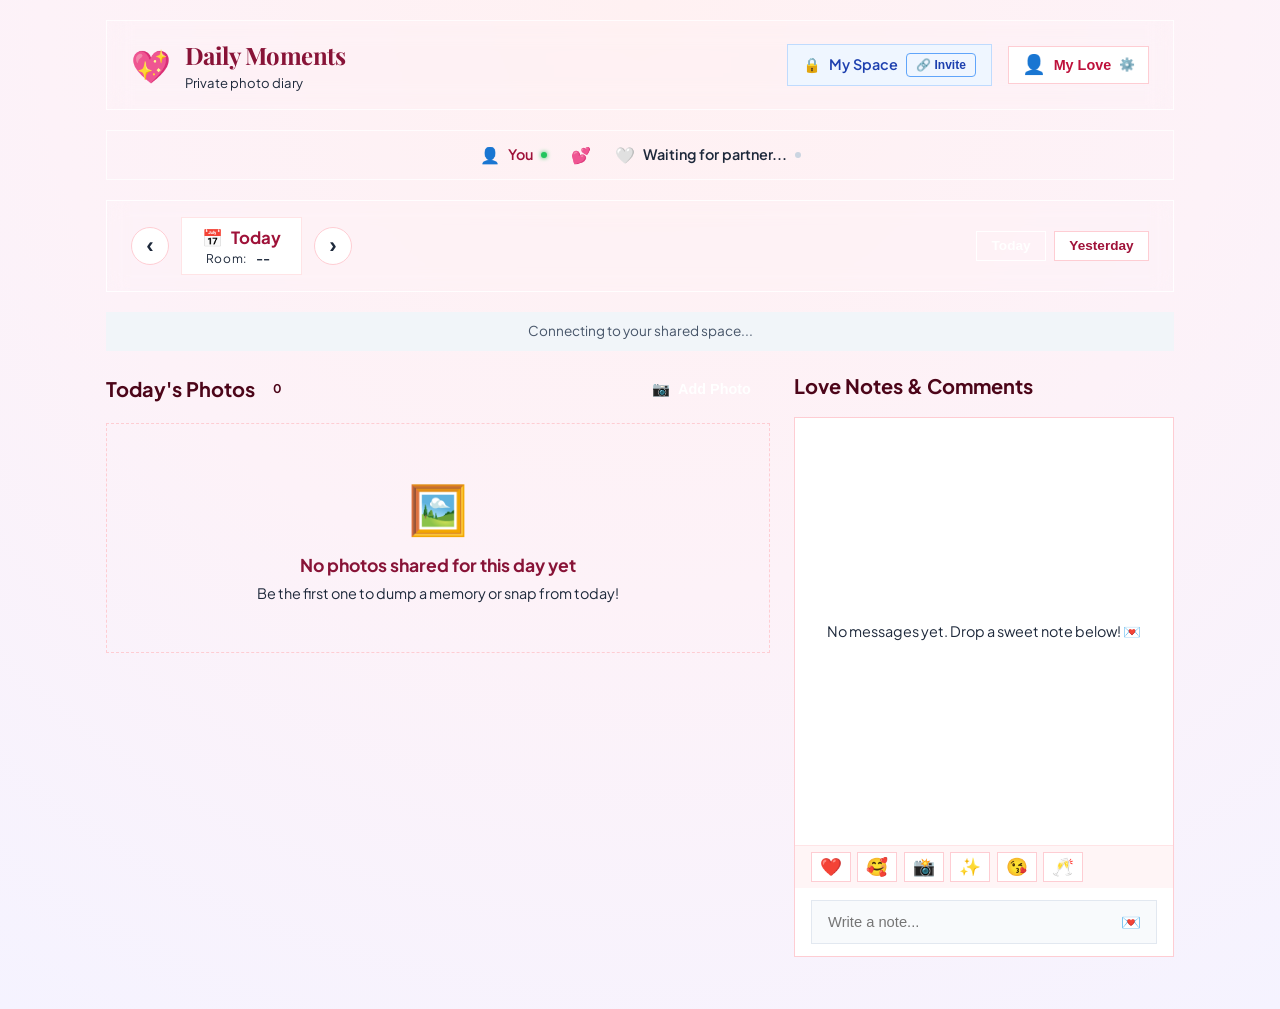
==== commit e77f1e58: "Restructure to multi-page layout: separate login and activity pages with responsive design - Split i" ====
--- a/dev/couple-daily-photo/index.html
+++ b/dev/couple-daily-photo/index.html
@@ -3,13 +3,13 @@
 <head>
   <meta charset="UTF-8" />
   <meta name="viewport" content="width=device-width, initial-scale=1.0" />
-  <title>Our Daily Moments 💕 | Couple Photo Sharing</title>
+  <title>Daily Moments 💕</title>
   <link rel="stylesheet" href="style.css" />
   <link rel="preconnect" href="https://fonts.googleapis.com">
   <link rel="preconnect" href="https://fonts.gstatic.com" crossorigin>
   <link href="https://fonts.googleapis.com/css2?family=Plus+Jakarta+Sans:wght@400;500;600;700&family=Playfair+Display:ital,wght@0,600;1,600&display=swap" rel="stylesheet">
 </head>
-<body>
+<body class="app-page">
   <div class="app-container">
     <!-- Header -->
     <header class="main-header">
@@ -17,7 +17,7 @@
         <span class="heart-icon">💖</span>
         <div>
           <h1>Daily Moments</h1>
-          <p class="subtitle">Our private photo diary & notes</p>
+          <p class="subtitle" id="space-name-subtitle">Private photo diary</p>
         </div>
       </div>
 
@@ -190,53 +190,6 @@
     </div>
   </div>
 
-  <!-- Setup / Couple Space Modal -->
-  <div id="setup-modal" class="modal-overlay">
-    <div class="modal-content">
-      <h2>Welcome to Daily Moments 💕</h2>
-      <p class="modal-subtitle">Create or join your couple's private space</p>
-
-      <div class="setup-tabs">
-        <button class="tab-btn active" data-tab="create">Create New</button>
-        <button class="tab-btn" data-tab="join">Join Existing</button>
-      </div>
-
-      <!-- Create Tab -->
-      <div id="create-tab" class="tab-pane active">
-        <div class="form-group">
-          <label>Your Name</label>
-          <input type="text" id="setup-name" placeholder="e.g., Alex" maxlength="30" />
-        </div>
-        <div class="form-group">
-          <label>Space Name (for you both)</label>
-          <input type="text" id="setup-space-name" placeholder="e.g., Our Moments, Alex & Sam" maxlength="40" />
-        </div>
-        <div class="form-group">
-          <label>Secret Passcode (at least 6 chars)</label>
-          <input type="password" id="setup-passcode" placeholder="Create a shared secret" minlength="6" />
-          <span class="input-hint">Share this with your partner to join your space</span>
-        </div>
-        <button id="setup-create-btn" class="primary-btn wide">Create My Space</button>
-      </div>
-
-      <!-- Join Tab -->
-      <div id="join-tab" class="tab-pane">
-        <div class="form-group">
-          <label>Your Name</label>
-          <input type="text" id="join-name" placeholder="e.g., Sam" maxlength="30" />
-        </div>
-        <div class="form-group">
-          <label>Partner's Passcode</label>
-          <input type="password" id="join-passcode" placeholder="Enter the shared passcode" minlength="6" />
-          <span class="input-hint">Ask your partner for the secret passcode</span>
-        </div>
-        <button id="setup-join-btn" class="primary-btn wide">Join Space</button>
-      </div>
-
-      <div id="setup-error" class="error-message hidden"></div>
-    </div>
-  </div>
-
   <!-- Profile / Space Management Modal -->
   <div id="profile-modal" class="modal-overlay hidden">
     <div class="modal-content">
@@ -267,7 +220,6 @@
       <div class="profile-section">
         <h3>Space Info</h3>
         <p><strong>Space Name:</strong> <span id="profile-space-name">Loading...</span></p>
-        <p><strong>Space ID:</strong> <code id="profile-space-id">--</code></p>
         <div class="form-group">
           <label>Invite Link</label>
           <div class="invite-row">
@@ -285,10 +237,10 @@
       </div>
 
       <button id="logout-btn" class="secondary-btn wide">Leave Space & Reset</button>
-      <button id="close-profile-btn" class="primary-btn wide">Done</button>
+      <button id="close-profile-btn" class="primary-btn wide" style="margin-top: 1rem;">Done</button>
     </div>
   </div>
 
   <script type="module" src="script.js"></script>
 </body>
-</html>
+</html>
--- a/dev/couple-daily-photo/style.css
+++ b/dev/couple-daily-photo/style.css
@@ -1,28 +1,392 @@
-:root {
-  --primary: #f43f5e;
-  --primary-hover: #e11d48;
-  --primary-light: #ffe4e6;
-  --primary-glow: rgba(244, 63, 94, 0.25);
-
-  --bg-gradient: linear-gradient(135deg, #fff1f2 0%, #fdf2f8 50%, #f5f3ff 100%);
-  --card-bg: #ffffff;
-  --card-bg-translucent: rgba(255, 255, 255, 0.85);
-
-  --text-main: #1e293b;
-  --text-muted: #64748b;
-  --text-light: #94a3b8;
-
-  --border: #f1f5f9;
-  --border-focus: #fda4af;
-
-  --shadow-sm: 0 1px 3px rgba(0, 0, 0, 0.05);
-  --shadow-md: 0 4px 14px -2px rgba(244, 63, 94, 0.12);
-  --shadow-lg: 0 12px 30px -4px rgba(244, 63, 94, 0.15);
-
-  --radius-sm: 8px;
-  --radius-md: 14px;
-  --radius-lg: 20px;
-  --radius-full: 9999px;
+/* LOGIN PAGE STYLES */
+.login-page {
+  background: linear-gradient(135deg, #667eea 0%, #764ba2 100%);
+  min-height: 100vh;
+  display: flex;
+  align-items: center;
+  justify-content: center;
+  padding: 1rem;
+  font-family: 'Plus Jakarta Sans', system-ui, -apple-system, sans-serif;
+}
+
+.login-container {
+  display: grid;
+  grid-template-columns: 1fr 1fr;
+  gap: 3rem;
+  max-width: 1200px;
+  width: 100%;
+  position: relative;
+  z-index: 10;
+}
+
+.login-hero {
+  display: flex;
+  flex-direction: column;
+  justify-content: center;
+  gap: 3rem;
+  color: #fff;
+}
+
+.hero-content {
+  text-align: left;
+}
+
+.hero-emoji {
+  font-size: 4rem;
+  display: block;
+  margin-bottom: 1rem;
+  animation: pulse 2.5s infinite ease-in-out;
+}
+
+.hero-content h1 {
+  font-family: 'Playfair Display', serif;
+  font-size: clamp(2rem, 5vw, 3.5rem);
+  margin-bottom: 1rem;
+  font-weight: 600;
+}
+
+.hero-tagline {
+  font-size: 1.1rem;
+  line-height: 1.6;
+  opacity: 0.95;
+  margin-bottom: 2rem;
+}
+
+.hero-features {
+  display: grid;
+  grid-template-columns: 1fr 1fr;
+  gap: 1rem;
+}
+
+.feature-item {
+  display: flex;
+  align-items: center;
+  gap: 0.75rem;
+  background: rgba(255, 255, 255, 0.15);
+  padding: 1rem;
+  border-radius: 12px;
+  backdrop-filter: blur(10px);
+  border: 1px solid rgba(255, 255, 255, 0.2);
+  transition: all 0.3s ease;
+}
+
+.feature-item:hover {
+  background: rgba(255, 255, 255, 0.25);
+  transform: translateX(4px);
+}
+
+.feature-icon {
+  font-size: 1.5rem;
+}
+
+.feature-item span:last-child {
+  font-size: 0.95rem;
+  font-weight: 500;
+}
+
+.login-card {
+  background: #fff;
+  border-radius: 24px;
+  padding: 2.5rem;
+  box-shadow: 0 20px 60px rgba(0, 0, 0, 0.3);
+  display: flex;
+  flex-direction: column;
+  height: fit-content;
+}
+
+.login-header {
+  margin-bottom: 2rem;
+  text-align: center;
+}
+
+.login-header h2 {
+  font-family: 'Playfair Display', serif;
+  font-size: 1.8rem;
+  color: #1e293b;
+  margin-bottom: 0.5rem;
+}
+
+.login-header p {
+  color: #64748b;
+  font-size: 0.95rem;
+}
+
+.setup-tabs {
+  display: flex;
+  gap: 0.5rem;
+  margin-bottom: 2rem;
+  border-bottom: 2px solid #f1f5f9;
+}
+
+.tab-btn {
+  background: transparent;
+  border: none;
+  padding: 1rem;
+  color: #64748b;
+  font-weight: 600;
+  font-size: 0.9rem;
+  cursor: pointer;
+  border-bottom: 3px solid transparent;
+  transition: all 0.2s;
+  position: relative;
+  bottom: -2px;
+}
+
+.tab-btn.active {
+  color: #667eea;
+  border-bottom-color: #667eea;
+}
+
+.tab-pane {
+  display: none;
+}
+
+.tab-pane.active {
+  display: block;
+}
+
+.form-group {
+  margin-bottom: 1.5rem;
+}
+
+.form-group label {
+  display: block;
+  font-weight: 600;
+  color: #1e293b;
+  margin-bottom: 0.5rem;
+  font-size: 0.9rem;
+}
+
+.form-group input {
+  width: 100%;
+  padding: 0.9rem 1rem;
+  border: 1px solid #e2e8f0;
+  border-radius: 12px;
+  font-size: 0.95rem;
+  font-family: inherit;
+  transition: all 0.2s;
+}
+
+.form-group input:focus {
+  outline: none;
+  border-color: #667eea;
+  box-shadow: 0 0 0 3px rgba(102, 126, 234, 0.1);
+}
+
+.input-hint {
+  display: block;
+  font-size: 0.8rem;
+  color: #94a3b8;
+  margin-top: 0.4rem;
+}
+
+.primary-btn.wide {
+  width: 100%;
+  justify-content: center;
+  background: linear-gradient(135deg, #667eea 0%, #764ba2 100%);
+  margin-top: 0.5rem;
+}
+
+.primary-btn.wide:hover {
+  opacity: 0.9;
+  transform: translateY(-2px);
+}
+
+.error-message {
+  background: #fee2e2;
+  color: #991b1b;
+  border: 1px solid #fecaca;
+  padding: 0.9rem 1rem;
+  border-radius: 12px;
+  font-size: 0.9rem;
+  margin-bottom: 1rem;
+}
+
+.error-message.hidden {
+  display: none;
+}
+
+.login-footer {
+  text-align: center;
+  margin-top: 2rem;
+  padding-top: 2rem;
+  border-top: 1px solid #f1f5f9;
+}
+
+.login-footer p {
+  color: #94a3b8;
+  font-size: 0.85rem;
+  margin: 0.3rem 0;
+}
+
+/* Decorative shapes */
+.bg-shape {
+  position: absolute;
+  border-radius: 50%;
+  opacity: 0.1;
+}
+
+.shape-1 {
+  width: 400px;
+  height: 400px;
+  background: #fff;
+  top: -100px;
+  left: -100px;
+}
+
+.shape-2 {
+  width: 300px;
+  height: 300px;
+  background: #fff;
+  bottom: -50px;
+  right: -50px;
+}
+
+.shape-3 {
+  width: 200px;
+  height: 200px;
+  background: #fff;
+  top: 50%;
+  right: 10%;
+}
+
+/* APP PAGE STYLES */
+.app-page {
+  background: radial-gradient(circle at top, #fff1f2 0%, #fdf2f8 50%, #f5f3ff 100%);
+  min-height: 100vh;
+  font-family: 'Plus Jakarta Sans', system-ui, -apple-system, sans-serif;
+  color: #1e293b;
+}
+
+.app-container {
+  max-width: 1100px;
+  margin: 0 auto;
+  padding: 1.25rem 1rem;
+}
+
+/* Responsive Design */
+@media (max-width: 1024px) {
+  .login-container {
+    grid-template-columns: 1fr;
+    gap: 2rem;
+  }
+
+  .login-hero {
+    text-align: center;
+  }
+
+  .hero-features {
+    grid-template-columns: 1fr;
+  }
+
+  .login-card {
+    max-width: 500px;
+    margin: 0 auto;
+  }
+}
+
+@media (max-width: 768px) {
+  .login-page {
+    padding: 1rem;
+  }
+
+  .hero-content h1 {
+    font-size: 2rem;
+  }
+
+  .hero-tagline {
+    font-size: 1rem;
+  }
+
+  .login-card {
+    padding: 1.5rem;
+    border-radius: 16px;
+  }
+
+  .setup-tabs {
+    flex-direction: column;
+    border-bottom: none;
+  }
+
+  .tab-btn {
+    padding: 0.75rem;
+    border-bottom: 3px solid #f1f5f9 !important;
+    width: 100%;
+  }
+
+  .tab-btn.active {
+    border-bottom-color: #667eea !important;
+  }
+
+  .bg-shape {
+    display: none;
+  }
+
+  .content-grid {
+    grid-template-columns: 1fr !important;
+  }
+
+  .main-header {
+    flex-direction: column;
+    gap: 1rem;
+  }
+
+  .header-right {
+    flex-direction: column;
+    gap: 0.75rem;
+    width: 100%;
+  }
+
+  .space-pill,
+  .user-pill {
+    width: 100%;
+    justify-content: center;
+  }
+
+  .partners-bar {
+    flex-wrap: wrap;
+  }
+
+  .date-navigator {
+    flex-direction: column;
+    gap: 1rem;
+  }
+
+  .quick-nav {
+    width: 100%;
+    justify-content: center;
+  }
+}
+
+@media (max-width: 480px) {
+  .login-container {
+    padding: 0;
+  }
+
+  .login-card {
+    padding: 1.25rem;
+  }
+
+  .hero-emoji {
+    font-size: 3rem;
+  }
+
+  .hero-features {
+    grid-template-columns: 1fr;
+  }
+
+  .feature-item {
+    padding: 0.75rem;
+  }
+
+  .form-group input {
+    padding: 0.75rem 0.9rem;
+    font-size: 16px; /* Prevents zoom on iOS */
+  }
+
+  .primary-btn.wide {
+    padding: 0.75rem 1rem;
+  }
 }
 
 * {
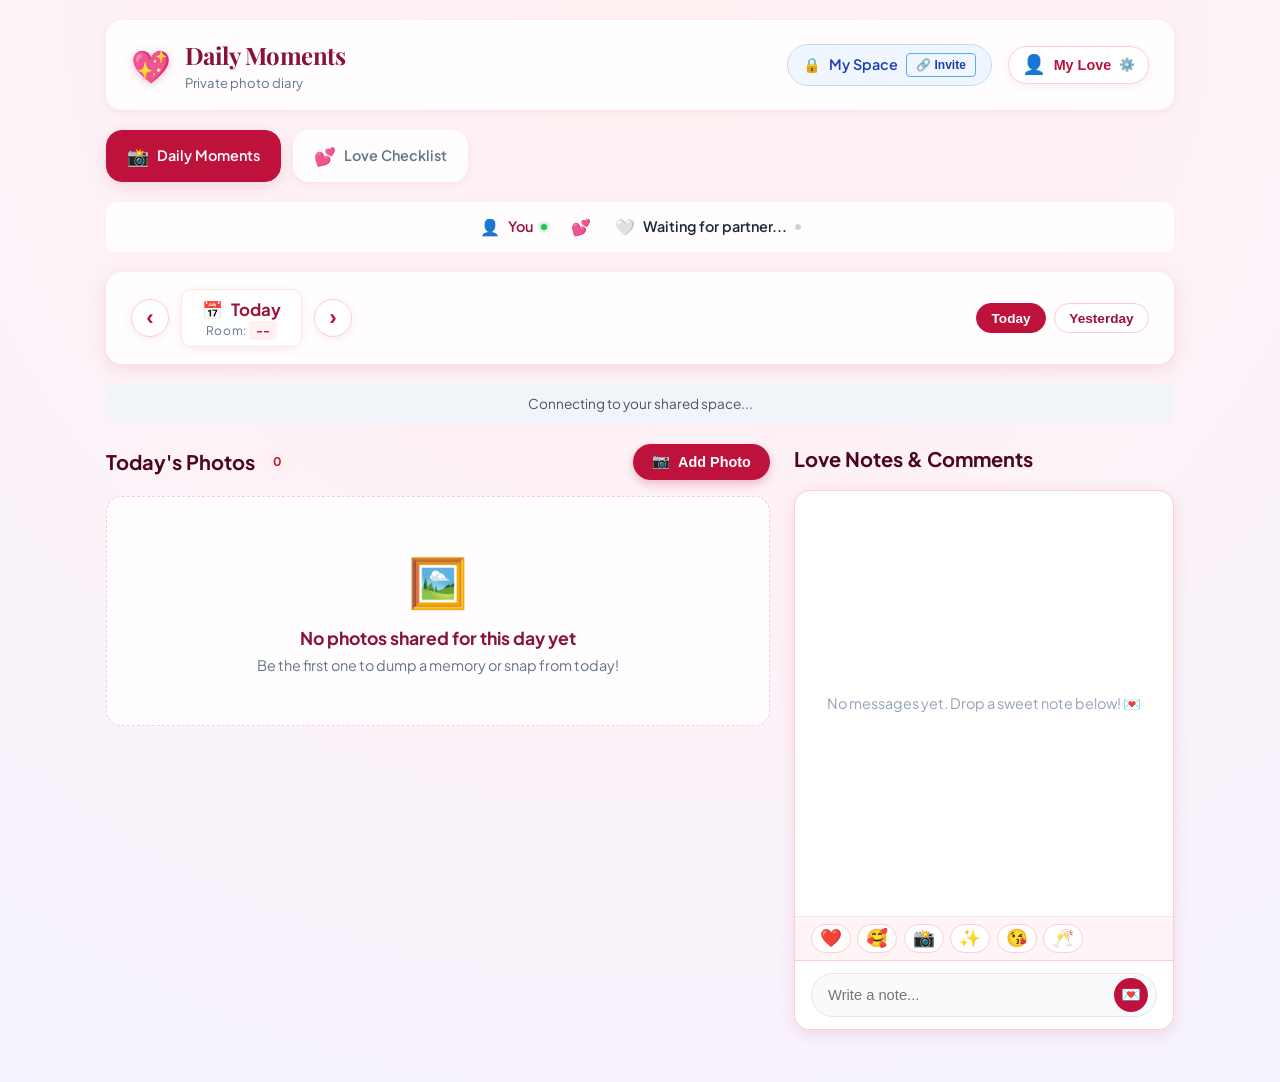
==== commit 11aab83f: "feat: add Love Checklist feature with customizable items and photo memories - Introduced a new Love " ====
--- a/dev/couple-daily-photo/index.html
+++ b/dev/couple-daily-photo/index.html
@@ -38,6 +38,16 @@
       </div>
     </header>
 
+    <!-- Navigation Tabs -->
+    <nav class="app-nav">
+      <a href="index.html" class="nav-tab active">
+        <span>📸</span> Daily Moments
+      </a>
+      <a href="checklist.html" class="nav-tab">
+        <span>💕</span> Love Checklist
+      </a>
+    </nav>
+
     <!-- Partners Status Bar -->
     <div class="partners-bar" id="partners-bar">
       <div class="partner-tag me">
--- a/dev/couple-daily-photo/style.css
+++ b/dev/couple-daily-photo/style.css
@@ -1,3 +1,24 @@
+/* CSS Variables */
+:root {
+  --primary: #be123c;
+  --primary-hover: #9f1239;
+  --primary-light: #fff1f2;
+  --primary-glow: rgba(190, 18, 60, 0.25);
+  --text-main: #1e293b;
+  --text-muted: #64748b;
+  --text-light: #94a3b8;
+  --border: #fecdd3;
+  --card-bg-translucent: rgba(255, 255, 255, 0.85);
+  --bg-gradient: radial-gradient(circle at top, #fff1f2 0%, #fdf2f8 50%, #f5f3ff 100%);
+  --radius-sm: 6px;
+  --radius-md: 10px;
+  --radius-lg: 16px;
+  --radius-full: 999px;
+  --shadow-sm: 0 2px 8px rgba(190, 18, 60, 0.08);
+  --shadow-md: 0 4px 16px rgba(190, 18, 60, 0.12);
+  --shadow-lg: 0 8px 32px rgba(190, 18, 60, 0.16);
+}
+
 /* LOGIN PAGE STYLES */
 .login-page {
   background: linear-gradient(135deg, #667eea 0%, #764ba2 100%);
@@ -183,13 +204,39 @@
 .primary-btn.wide {
   width: 100%;
   justify-content: center;
-  background: linear-gradient(135deg, #667eea 0%, #764ba2 100%);
+  background: linear-gradient(135deg, #667eea 0%, #764ba2 100%) !important;
   margin-top: 0.5rem;
+  border: none;
+  color: #fff !important;
+  padding: 0.9rem 1.2rem;
+  font-weight: 600;
+  font-size: 0.95rem;
+  border-radius: 12px;
+  cursor: pointer;
+  transition: all 0.3s ease;
+  display: inline-flex;
+  align-items: center;
+  justify-content: center;
+  gap: 0.5rem;
+  box-shadow: 0 4px 15px rgba(102, 126, 234, 0.4);
 }
 
 .primary-btn.wide:hover {
-  opacity: 0.9;
+  background: linear-gradient(135deg, #5568d3 0%, #6a3d8f 100%) !important;
+  color: #fff !important;
   transform: translateY(-2px);
+  box-shadow: 0 8px 25px rgba(102, 126, 234, 0.5);
+}
+
+.primary-btn.wide:active {
+  transform: translateY(0);
+  box-shadow: 0 4px 15px rgba(102, 126, 234, 0.4);
+}
+
+.primary-btn.wide:disabled {
+  opacity: 0.6;
+  cursor: not-allowed;
+  transform: none;
 }
 
 .error-message {
@@ -214,9 +261,14 @@
 }
 
 .login-footer p {
-  color: #94a3b8;
+  color: #22c55e;
   font-size: 0.85rem;
   margin: 0.3rem 0;
+  font-weight: 500;
+}
+
+.login-footer p:last-child {
+  color: #16a34a;
 }
 
 /* Decorative shapes */
@@ -262,6 +314,47 @@
   max-width: 1100px;
   margin: 0 auto;
   padding: 1.25rem 1rem;
+}
+
+/* App Navigation Tabs */
+.app-nav {
+  display: flex;
+  gap: 0.75rem;
+  margin-bottom: 1.25rem;
+}
+
+.nav-tab {
+  display: flex;
+  align-items: center;
+  gap: 0.5rem;
+  padding: 0.75rem 1.25rem;
+  background: var(--card-bg-translucent);
+  backdrop-filter: blur(12px);
+  border: 1px solid rgba(255, 255, 255, 0.8);
+  border-radius: var(--radius-lg);
+  text-decoration: none;
+  color: var(--text-muted);
+  font-weight: 600;
+  font-size: 0.9rem;
+  transition: all 0.2s ease;
+  box-shadow: var(--shadow-sm);
+}
+
+.nav-tab:hover {
+  background: #fff;
+  color: var(--primary);
+  transform: translateY(-1px);
+}
+
+.nav-tab.active {
+  background: var(--primary);
+  color: #fff;
+  border-color: var(--primary);
+  box-shadow: var(--shadow-md);
+}
+
+.nav-tab span {
+  font-size: 1.1rem;
 }
 
 /* Responsive Design */
@@ -1557,3 +1650,498 @@
 .error-message.hidden {
   display: none;
 }
+
+/* ============ CHECKLIST PAGE STYLES ============ */
+
+.checklist-page {
+  background: radial-gradient(circle at top, #fff1f2 0%, #fdf2f8 50%, #f5f3ff 100%);
+  min-height: 100vh;
+}
+
+.checklist-container {
+  max-width: 700px;
+  margin: 0 auto;
+  padding: 1.25rem 1rem;
+}
+
+/* Checklist Header */
+.checklist-header {
+  display: flex;
+  justify-content: space-between;
+  align-items: center;
+  margin-bottom: 1.5rem;
+  background: var(--card-bg-translucent);
+  backdrop-filter: blur(12px);
+  padding: 1rem 1.5rem;
+  border-radius: var(--radius-lg);
+  box-shadow: var(--shadow-sm);
+  border: 1px solid rgba(255, 255, 255, 0.8);
+}
+
+.back-btn {
+  color: var(--primary);
+  text-decoration: none;
+  font-weight: 600;
+  font-size: 0.9rem;
+  padding: 0.5rem 1rem;
+  border-radius: var(--radius-full);
+  transition: background 0.2s;
+}
+
+.back-btn:hover {
+  background: var(--primary-light);
+}
+
+.checklist-title {
+  display: flex;
+  align-items: center;
+  gap: 0.75rem;
+}
+
+.checklist-title h1 {
+  font-family: 'Playfair Display', serif;
+  font-size: 1.5rem;
+  color: #881337;
+}
+
+.checklist-title .heart-icon {
+  font-size: 1.8rem;
+  animation: pulse 2.5s infinite ease-in-out;
+}
+
+.header-spacer {
+  width: 80px;
+}
+
+/* Progress Overview */
+.progress-overview {
+  background: #fff;
+  border-radius: var(--radius-lg);
+  padding: 1.5rem;
+  margin-bottom: 1.5rem;
+  box-shadow: var(--shadow-md);
+  border: 1px solid #fecdd3;
+}
+
+.overall-progress {
+  display: flex;
+  align-items: center;
+  gap: 1.5rem;
+  margin-bottom: 1.25rem;
+}
+
+.progress-circle {
+  position: relative;
+  width: 80px;
+  height: 80px;
+}
+
+.circular-chart {
+  width: 100%;
+  height: 100%;
+}
+
+.circle-bg {
+  fill: none;
+  stroke: #fecdd3;
+  stroke-width: 3;
+}
+
+.circle-fill {
+  fill: none;
+  stroke: var(--primary);
+  stroke-width: 3;
+  stroke-linecap: round;
+  transform: rotate(-90deg);
+  transform-origin: 50% 50%;
+  transition: stroke-dasharray 0.5s ease;
+}
+
+.progress-text {
+  position: absolute;
+  top: 50%;
+  left: 50%;
+  transform: translate(-50%, -50%);
+  font-size: 1.1rem;
+  font-weight: 700;
+  color: var(--primary);
+}
+
+.progress-label {
+  color: var(--text-muted);
+  font-size: 0.95rem;
+}
+
+.progress-label strong {
+  color: var(--primary);
+}
+
+/* Category Pills */
+.category-pills {
+  display: flex;
+  flex-wrap: wrap;
+  gap: 0.5rem;
+}
+
+.category-pill {
+  background: #fff;
+  border: 1px solid #fecdd3;
+  color: #9f1239;
+  padding: 0.4rem 1rem;
+  border-radius: var(--radius-full);
+  font-size: 0.85rem;
+  font-weight: 600;
+  cursor: pointer;
+  transition: all 0.2s;
+}
+
+.category-pill:hover {
+  background: var(--primary-light);
+}
+
+.category-pill.active {
+  background: var(--primary);
+  color: #fff;
+  border-color: var(--primary);
+}
+
+/* Add Item Section */
+.add-item-section {
+  margin-bottom: 1.5rem;
+}
+
+.add-item-form {
+  display: flex;
+  gap: 0.75rem;
+  background: #fff;
+  padding: 1rem;
+  border-radius: var(--radius-lg);
+  box-shadow: var(--shadow-sm);
+  border: 1px solid #fecdd3;
+}
+
+.add-item-form input {
+  flex: 1;
+  padding: 0.75rem 1rem;
+  border: 1px solid #e2e8f0;
+  border-radius: var(--radius-md);
+  font-size: 0.95rem;
+  outline: none;
+  transition: border-color 0.2s;
+}
+
+.add-item-form input:focus {
+  border-color: var(--primary);
+  box-shadow: 0 0 0 3px var(--primary-light);
+}
+
+.add-item-form select {
+  padding: 0.75rem 1rem;
+  border: 1px solid #e2e8f0;
+  border-radius: var(--radius-md);
+  font-size: 0.9rem;
+  background: #fff;
+  cursor: pointer;
+  outline: none;
+}
+
+.add-item-form select:focus {
+  border-color: var(--primary);
+}
+
+/* Checklist Items */
+.checklist-items {
+  display: flex;
+  flex-direction: column;
+  gap: 0.75rem;
+}
+
+.checklist-item {
+  display: flex;
+  align-items: center;
+  gap: 1rem;
+  background: #fff;
+  padding: 1rem 1.25rem;
+  border-radius: var(--radius-lg);
+  box-shadow: var(--shadow-sm);
+  border: 1px solid #fecdd3;
+  transition: all 0.3s ease;
+}
+
+.checklist-item:hover {
+  box-shadow: var(--shadow-md);
+  transform: translateY(-1px);
+}
+
+.checklist-item.completed {
+  background: #f0fdf4;
+  border-color: #bbf7d0;
+}
+
+.checklist-item.completed .item-text {
+  text-decoration: line-through;
+  color: var(--text-muted);
+}
+
+/* Item Checkbox */
+.item-checkbox {
+  width: 28px;
+  height: 28px;
+  border-radius: 50%;
+  border: 2px solid #fecdd3;
+  display: flex;
+  align-items: center;
+  justify-content: center;
+  font-size: 1rem;
+  font-weight: 700;
+  color: #fff;
+  cursor: pointer;
+  transition: all 0.2s;
+  flex-shrink: 0;
+}
+
+.item-checkbox:hover {
+  border-color: var(--primary);
+  background: var(--primary-light);
+}
+
+.item-checkbox.checked {
+  background: #22c55e;
+  border-color: #22c55e;
+}
+
+/* Item Content */
+.item-content {
+  flex: 1;
+  min-width: 0;
+}
+
+.item-text {
+  font-size: 1rem;
+  font-weight: 500;
+  color: var(--text-main);
+  word-break: break-word;
+}
+
+.item-meta {
+  display: flex;
+  flex-wrap: wrap;
+  gap: 0.5rem;
+  margin-top: 0.35rem;
+}
+
+.item-category {
+  font-size: 0.75rem;
+  color: var(--text-muted);
+  background: #f1f5f9;
+  padding: 0.15rem 0.5rem;
+  border-radius: 4px;
+}
+
+.item-custom-badge {
+  font-size: 0.7rem;
+  color: #667eea;
+  background: #eef2ff;
+  padding: 0.15rem 0.4rem;
+  border-radius: 4px;
+}
+
+.item-date {
+  font-size: 0.75rem;
+  color: var(--text-light);
+}
+
+/* Item Actions */
+.item-actions {
+  display: flex;
+  gap: 0.5rem;
+  flex-shrink: 0;
+}
+
+.item-photos-btn,
+.item-delete {
+  background: transparent;
+  border: none;
+  font-size: 1.1rem;
+  cursor: pointer;
+  padding: 0.4rem;
+  border-radius: 50%;
+  transition: all 0.2s;
+  display: flex;
+  align-items: center;
+  justify-content: center;
+}
+
+.item-photos-btn:hover,
+.item-delete:hover {
+  background: var(--primary-light);
+}
+
+.item-photos-btn {
+  font-size: 0.8rem;
+  font-weight: 600;
+  color: var(--primary);
+  border: 1px solid #fecdd3;
+  padding: 0.3rem 0.6rem;
+  border-radius: var(--radius-full);
+}
+
+/* Photo Modal */
+.photo-modal-content {
+  max-width: 450px;
+}
+
+.photo-modal-subtitle {
+  color: var(--text-muted);
+  font-size: 0.9rem;
+  margin-bottom: 1.25rem;
+  text-align: center;
+}
+
+.photo-grid {
+  display: grid;
+  grid-template-columns: repeat(3, 1fr);
+  gap: 0.75rem;
+  margin-bottom: 1.25rem;
+}
+
+.photo-slot {
+  aspect-ratio: 1;
+  border-radius: var(--radius-md);
+  overflow: hidden;
+  position: relative;
+  border: 2px dashed #fecdd3;
+  background: #fff5f6;
+  display: flex;
+  align-items: center;
+  justify-content: center;
+}
+
+.photo-slot.existing {
+  border-style: solid;
+  border-color: #fecdd3;
+}
+
+.photo-slot img {
+  width: 100%;
+  height: 100%;
+  object-fit: cover;
+}
+
+.photo-slot .remove-photo {
+  position: absolute;
+  top: 4px;
+  right: 4px;
+  background: rgba(0, 0, 0, 0.6);
+  color: #fff;
+  border: none;
+  border-radius: 50%;
+  width: 24px;
+  height: 24px;
+  font-size: 1rem;
+  cursor: pointer;
+  display: flex;
+  align-items: center;
+  justify-content: center;
+}
+
+.add-slot {
+  cursor: pointer;
+  transition: all 0.2s;
+}
+
+.add-slot:hover {
+  background: #ffe4e6;
+  border-color: var(--primary);
+}
+
+.add-slot.has-preview {
+  border-style: solid;
+  background: #fff;
+}
+
+.add-slot .photo-input {
+  position: absolute;
+  inset: 0;
+  opacity: 0;
+  cursor: pointer;
+  width: 100%;
+  height: 100%;
+}
+
+.add-photo-hint {
+  display: flex;
+  flex-direction: column;
+  align-items: center;
+  gap: 0.25rem;
+  color: var(--text-muted);
+  font-size: 0.75rem;
+}
+
+.add-photo-hint span:first-child {
+  font-size: 1.5rem;
+}
+
+/* Celebration Modal */
+.celebration-content {
+  background: #fff;
+  border-radius: var(--radius-lg);
+  padding: 2.5rem;
+  text-align: center;
+  position: relative;
+  overflow: hidden;
+}
+
+.celebration-emoji {
+  font-size: 4rem;
+  margin-bottom: 1rem;
+  animation: bounce 0.6s ease infinite;
+}
+
+@keyframes bounce {
+  0%, 100% { transform: scale(1); }
+  50% { transform: scale(1.1); }
+}
+
+.celebration-content h2 {
+  font-family: 'Playfair Display', serif;
+  color: #881337;
+  font-size: 1.8rem;
+  margin-bottom: 0.5rem;
+}
+
+.celebration-content p {
+  color: var(--text-muted);
+  font-size: 1rem;
+  margin-bottom: 1.5rem;
+}
+
+/* Responsive */
+@media (max-width: 600px) {
+  .checklist-header {
+    flex-direction: column;
+    gap: 1rem;
+    text-align: center;
+  }
+
+  .header-spacer {
+    display: none;
+  }
+
+  .add-item-form {
+    flex-direction: column;
+  }
+
+  .add-item-form select {
+    width: 100%;
+  }
+
+  .overall-progress {
+    flex-direction: column;
+    text-align: center;
+  }
+
+  .category-pills {
+    justify-content: center;
+  }
+}
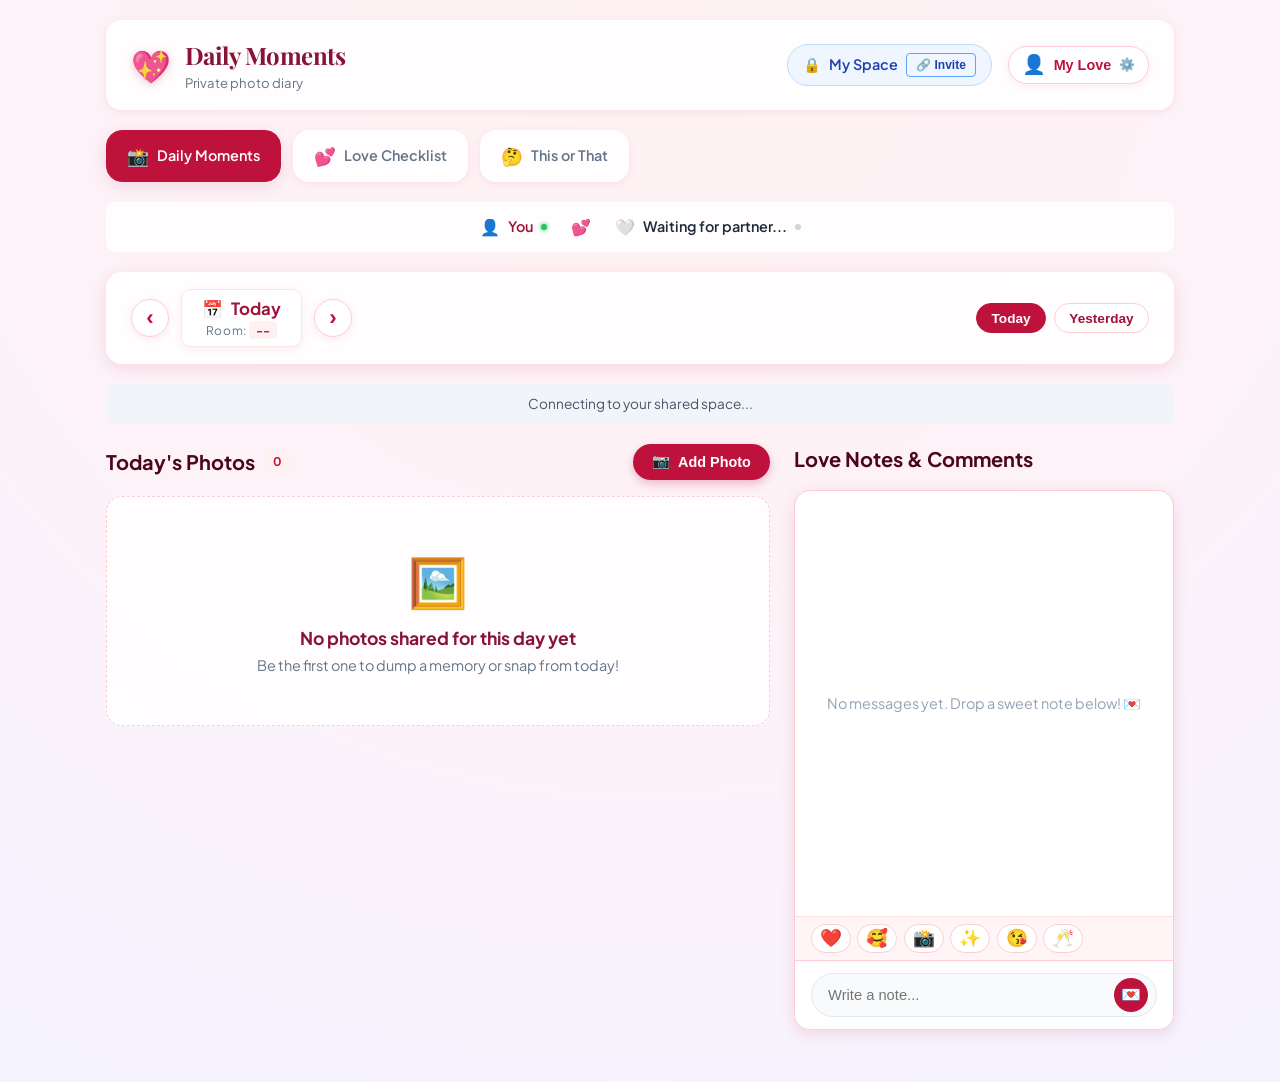
==== commit 89449db8: "feat: add "This or That" game with Firebase multiplayer support and question bank" ====
--- a/dev/couple-daily-photo/index.html
+++ b/dev/couple-daily-photo/index.html
@@ -46,6 +46,9 @@
       <a href="checklist.html" class="nav-tab">
         <span>💕</span> Love Checklist
       </a>
+      <a href="this-or-that.html" class="nav-tab">
+        <span>🤔</span> This or That
+      </a>
     </nav>
 
     <!-- Partners Status Bar -->
--- a/dev/couple-daily-photo/style.css
+++ b/dev/couple-daily-photo/style.css
@@ -2145,3 +2145,744 @@
     justify-content: center;
   }
 }
+
+/* ============ THIS OR THAT GAME STYLES ============ */
+
+.this-or-that-page {
+  background: radial-gradient(circle at top, #fff1f2 0%, #fdf2f8 50%, #f5f3ff 100%);
+  min-height: 100vh;
+}
+
+.tot-container {
+  max-width: 700px;
+  margin: 0 auto;
+  padding: 1.25rem 1rem;
+}
+
+/* Header */
+.tot-header {
+  display: flex;
+  justify-content: space-between;
+  align-items: center;
+  margin-bottom: 1.5rem;
+  background: var(--card-bg-translucent);
+  backdrop-filter: blur(12px);
+  padding: 1rem 1.5rem;
+  border-radius: var(--radius-lg);
+  box-shadow: var(--shadow-sm);
+  border: 1px solid rgba(255, 255, 255, 0.8);
+}
+
+.tot-title {
+  display: flex;
+  align-items: center;
+  gap: 0.75rem;
+}
+
+.tot-title h1 {
+  font-family: 'Playfair Display', serif;
+  font-size: 1.5rem;
+  color: #881337;
+}
+
+.tot-icon {
+  font-size: 1.8rem;
+}
+
+/* Screens */
+.tot-screen {
+  display: none;
+}
+
+.tot-screen.active {
+  display: block;
+  animation: fadeIn 0.3s ease;
+}
+
+/* Setup Screen */
+.setup-card {
+  background: #fff;
+  border-radius: var(--radius-lg);
+  padding: 2rem;
+  box-shadow: var(--shadow-lg);
+  border: 1px solid #fecdd3;
+}
+
+.setup-header {
+  text-align: center;
+  margin-bottom: 2rem;
+}
+
+.setup-icon {
+  font-size: 3rem;
+  display: block;
+  margin-bottom: 0.5rem;
+}
+
+.setup-header h2 {
+  font-family: 'Playfair Display', serif;
+  color: #881337;
+  font-size: 1.8rem;
+  margin-bottom: 0.5rem;
+}
+
+.setup-header p {
+  color: var(--text-muted);
+}
+
+/* Player Inputs */
+.player-inputs {
+  display: flex;
+  align-items: center;
+  gap: 1rem;
+  margin-bottom: 1.5rem;
+}
+
+.player-setup {
+  flex: 1;
+}
+
+.player-setup label {
+  display: block;
+  font-weight: 600;
+  color: #1e293b;
+  margin-bottom: 0.5rem;
+  font-size: 0.9rem;
+}
+
+.player-setup input {
+  width: 100%;
+  padding: 0.85rem 1rem;
+  border: 2px solid #fecdd3;
+  border-radius: var(--radius-md);
+  font-size: 1rem;
+  transition: border-color 0.2s;
+}
+
+.player-setup input:focus {
+  outline: none;
+  border-color: var(--primary);
+  box-shadow: 0 0 0 3px var(--primary-light);
+}
+
+.vs-badge {
+  font-weight: 800;
+  font-size: 1.2rem;
+  color: var(--primary);
+  padding: 0.5rem;
+}
+
+/* Category Select */
+.category-select {
+  margin-bottom: 2rem;
+}
+
+.category-label {
+  font-weight: 600;
+  color: #1e293b;
+  margin-bottom: 0.75rem;
+  font-size: 0.9rem;
+}
+
+.category-chips {
+  display: flex;
+  flex-wrap: wrap;
+  gap: 0.5rem;
+}
+
+.cat-chip {
+  background: #fff;
+  border: 1px solid #fecdd3;
+  color: #9f1239;
+  padding: 0.5rem 1rem;
+  border-radius: var(--radius-full);
+  font-size: 0.85rem;
+  font-weight: 600;
+  cursor: pointer;
+  transition: all 0.2s;
+}
+
+.cat-chip:hover {
+  background: var(--primary-light);
+}
+
+.cat-chip.active {
+  background: var(--primary);
+  color: #fff;
+  border-color: var(--primary);
+}
+
+/* Game Screen */
+.turn-indicator {
+  display: flex;
+  justify-content: center;
+  align-items: center;
+  gap: 2rem;
+  background: #fff;
+  padding: 1rem;
+  border-radius: var(--radius-lg);
+  margin-bottom: 1.5rem;
+  box-shadow: var(--shadow-md);
+  border: 1px solid #fecdd3;
+}
+
+.turn-player {
+  display: flex;
+  flex-direction: column;
+  align-items: center;
+  gap: 0.25rem;
+  opacity: 0.5;
+  transition: all 0.3s;
+  padding: 0.5rem 1rem;
+  border-radius: var(--radius-md);
+}
+
+.turn-player.active {
+  opacity: 1;
+  background: var(--primary-light);
+  transform: scale(1.05);
+}
+
+.turn-avatar {
+  font-size: 2rem;
+}
+
+.turn-name {
+  font-weight: 700;
+  color: #881337;
+  font-size: 1rem;
+}
+
+.turn-label {
+  font-size: 0.7rem;
+  font-weight: 800;
+  color: var(--primary);
+  letter-spacing: 0.05em;
+}
+
+.turn-divider {
+  font-size: 1.5rem;
+}
+
+/* Question Card */
+.question-card {
+  background: linear-gradient(135deg, #881337 0%, #be123c 100%);
+  color: #fff;
+  padding: 2rem;
+  border-radius: var(--radius-lg);
+  margin-bottom: 1.5rem;
+  text-align: center;
+  box-shadow: var(--shadow-lg);
+  position: relative;
+  overflow: hidden;
+}
+
+.question-card::before {
+  content: '';
+  position: absolute;
+  top: -50%;
+  left: -50%;
+  width: 200%;
+  height: 200%;
+  background: radial-gradient(circle, rgba(255,255,255,0.1) 0%, transparent 60%);
+  animation: shimmer 3s ease-in-out infinite;
+}
+
+@keyframes shimmer {
+  0%, 100% { transform: translate(0, 0); }
+  50% { transform: translate(10%, 10%); }
+}
+
+.question-category {
+  display: inline-block;
+  background: rgba(255,255,255,0.2);
+  padding: 0.3rem 1rem;
+  border-radius: var(--radius-full);
+  font-size: 0.8rem;
+  font-weight: 700;
+  margin-bottom: 1rem;
+  text-transform: uppercase;
+  letter-spacing: 0.05em;
+}
+
+.question-category.curveball {
+  background: #fbbf24;
+  color: #1e293b;
+  animation: pulse 1s ease infinite;
+}
+
+.question-text {
+  font-family: 'Playfair Display', serif;
+  font-size: 1.6rem;
+  font-weight: 600;
+  line-height: 1.4;
+  position: relative;
+  z-index: 1;
+}
+
+/* Options */
+.options-container {
+  display: flex;
+  align-items: stretch;
+  gap: 1rem;
+  margin-bottom: 1.5rem;
+}
+
+.option-btn {
+  flex: 1;
+  background: #fff;
+  border: 3px solid #fecdd3;
+  border-radius: var(--radius-lg);
+  padding: 1.5rem 1rem;
+  cursor: pointer;
+  transition: all 0.3s ease;
+  display: flex;
+  flex-direction: column;
+  align-items: center;
+  gap: 0.75rem;
+}
+
+.option-btn:hover:not(:disabled) {
+  border-color: var(--primary);
+  transform: translateY(-4px);
+  box-shadow: var(--shadow-lg);
+}
+
+.option-btn:active:not(:disabled) {
+  transform: translateY(-2px);
+}
+
+.option-btn:disabled {
+  opacity: 0.6;
+  cursor: not-allowed;
+}
+
+.option-letter {
+  width: 40px;
+  height: 40px;
+  background: var(--primary-light);
+  color: var(--primary);
+  border-radius: 50%;
+  display: flex;
+  align-items: center;
+  justify-content: center;
+  font-weight: 800;
+  font-size: 1.2rem;
+}
+
+.option-text {
+  font-size: 1.1rem;
+  font-weight: 600;
+  color: #1e293b;
+  text-align: center;
+  line-height: 1.3;
+}
+
+.option-divider {
+  display: flex;
+  align-items: center;
+  font-weight: 800;
+  font-size: 1rem;
+  color: var(--primary);
+}
+
+/* Round Counter */
+.round-counter {
+  text-align: center;
+  color: var(--text-muted);
+  font-size: 0.9rem;
+}
+
+.round-counter strong {
+  color: var(--primary);
+}
+
+/* Reason Modal */
+.reason-modal {
+  position: fixed;
+  inset: 0;
+  background: rgba(0, 0, 0, 0.6);
+  display: flex;
+  align-items: center;
+  justify-content: center;
+  z-index: 1000;
+  padding: 1rem;
+}
+
+.reason-modal.hidden {
+  display: none;
+}
+
+.reason-card {
+  background: #fff;
+  border-radius: var(--radius-lg);
+  padding: 2rem;
+  max-width: 450px;
+  width: 100%;
+  box-shadow: 0 20px 50px rgba(0, 0, 0, 0.3);
+  animation: slideUp 0.3s cubic-bezier(0.16, 1, 0.3, 1);
+}
+
+@keyframes slideUp {
+  from { opacity: 0; transform: translateY(20px); }
+  to { opacity: 1; transform: translateY(0); }
+}
+
+.reason-header {
+  text-align: center;
+  margin-bottom: 1rem;
+}
+
+.reason-icon {
+  font-size: 2.5rem;
+  display: block;
+  margin-bottom: 0.5rem;
+}
+
+.reason-header h3 {
+  font-family: 'Playfair Display', serif;
+  color: #881337;
+  font-size: 1.4rem;
+}
+
+.reason-question {
+  text-align: center;
+  margin-bottom: 1rem;
+  padding: 0.75rem;
+  background: var(--primary-light);
+  border-radius: var(--radius-md);
+}
+
+.reason-option {
+  font-weight: 700;
+  color: var(--primary);
+  font-size: 1.1rem;
+}
+
+.reason-card textarea {
+  width: 100%;
+  min-height: 100px;
+  padding: 1rem;
+  border: 2px solid #fecdd3;
+  border-radius: var(--radius-md);
+  font-size: 1rem;
+  font-family: inherit;
+  resize: vertical;
+  margin-bottom: 1rem;
+  transition: border-color 0.2s;
+}
+
+.reason-card textarea:focus {
+  outline: none;
+  border-color: var(--primary);
+  box-shadow: 0 0 0 3px var(--primary-light);
+}
+
+.reason-actions {
+  display: flex;
+  gap: 0.75rem;
+  justify-content: flex-end;
+}
+
+/* Results Screen */
+.results-card {
+  background: #fff;
+  border-radius: var(--radius-lg);
+  padding: 2rem;
+  box-shadow: var(--shadow-lg);
+  border: 1px solid #fecdd3;
+  text-align: center;
+}
+
+.results-header {
+  margin-bottom: 1.5rem;
+}
+
+.results-icon {
+  font-size: 3rem;
+  display: block;
+  margin-bottom: 0.5rem;
+}
+
+.results-header h2 {
+  font-family: 'Playfair Display', serif;
+  color: #881337;
+  font-size: 2rem;
+}
+
+.final-score {
+  display: flex;
+  justify-content: center;
+  align-items: center;
+  gap: 2rem;
+  margin-bottom: 1.5rem;
+  padding: 1.5rem;
+  background: var(--primary-light);
+  border-radius: var(--radius-md);
+}
+
+.score-player {
+  display: flex;
+  flex-direction: column;
+  align-items: center;
+  gap: 0.25rem;
+}
+
+.score-name {
+  font-weight: 700;
+  color: #881337;
+  font-size: 1.1rem;
+}
+
+.score-picks {
+  font-size: 0.9rem;
+  color: var(--text-muted);
+}
+
+.score-divider {
+  font-size: 1.5rem;
+}
+
+.fun-fact {
+  background: #fffbeb;
+  border: 1px solid #fde68a;
+  padding: 1rem;
+  border-radius: var(--radius-md);
+  color: #92400e;
+  font-size: 0.95rem;
+  margin-bottom: 1.5rem;
+}
+
+.results-actions {
+  display: flex;
+  flex-direction: column;
+  gap: 0.75rem;
+}
+
+/* Responsive */
+@media (max-width: 600px) {
+  .tot-header {
+    flex-direction: column;
+    gap: 1rem;
+    text-align: center;
+  }
+
+  .header-spacer {
+    display: none;
+  }
+
+  .player-inputs {
+    flex-direction: column;
+  }
+
+  .vs-badge {
+    transform: rotate(90deg);
+  }
+
+  .options-container {
+    flex-direction: column;
+  }
+
+  .option-divider {
+    transform: rotate(90deg);
+  }
+
+  .turn-indicator {
+    gap: 1rem;
+  }
+
+  .turn-player {
+    padding: 0.3rem 0.6rem;
+  }
+
+  .question-text {
+    font-size: 1.3rem;
+  }
+
+  .final-score {
+    flex-direction: column;
+    gap: 1rem;
+  }
+
+  .score-divider {
+    transform: rotate(90deg);
+  }
+}
+
+/* ============ ONLINE MULTIPLAYER STYLES ============ */
+
+/* Mode Selection Cards */
+.mode-cards {
+  display: grid;
+  grid-template-columns: 1fr 1fr;
+  gap: 1rem;
+  margin-bottom: 1.5rem;
+}
+
+.mode-card {
+  background: #fff;
+  border: 2px solid #fecdd3;
+  border-radius: var(--radius-lg);
+  padding: 1.5rem;
+  text-align: center;
+  cursor: pointer;
+  transition: all 0.3s ease;
+}
+
+.mode-card:hover {
+  border-color: var(--primary);
+  transform: translateY(-4px);
+  box-shadow: var(--shadow-lg);
+}
+
+.mode-icon {
+  font-size: 2.5rem;
+  display: block;
+  margin-bottom: 0.75rem;
+}
+
+.mode-card h3 {
+  font-size: 1.1rem;
+  color: #881337;
+  margin-bottom: 0.5rem;
+}
+
+.mode-card p {
+  font-size: 0.85rem;
+  color: var(--text-muted);
+  margin: 0;
+}
+
+/* Online Mode */
+.online-actions {
+  text-align: center;
+}
+
+.online-divider {
+  color: var(--text-muted);
+  font-size: 0.9rem;
+  margin: 1.5rem 0;
+  position: relative;
+}
+
+.online-divider::before,
+.online-divider::after {
+  content: '';
+  position: absolute;
+  top: 50%;
+  width: 30%;
+  height: 1px;
+  background: #fecdd3;
+}
+
+.online-divider::before {
+  left: 0;
+}
+
+.online-divider::after {
+  right: 0;
+}
+
+.join-row {
+  display: flex;
+  gap: 0.5rem;
+  justify-content: center;
+}
+
+.code-input {
+  width: 100px;
+  text-align: center;
+  text-transform: uppercase;
+  font-size: 1.2rem;
+  font-weight: 700;
+  letter-spacing: 0.2em;
+  padding: 0.75rem;
+  border: 2px solid #fecdd3;
+  border-radius: var(--radius-md);
+}
+
+.code-input:focus {
+  outline: none;
+  border-color: var(--primary);
+  box-shadow: 0 0 0 3px var(--primary-light);
+}
+
+/* Code Display */
+.code-display {
+  display: flex;
+  align-items: center;
+  justify-content: center;
+  gap: 1rem;
+  margin: 1.5rem 0;
+}
+
+.code-display span {
+  font-size: 3rem;
+  font-weight: 800;
+  letter-spacing: 0.3em;
+  color: var(--primary);
+  background: var(--primary-light);
+  padding: 1rem 2rem;
+  border-radius: var(--radius-md);
+  border: 2px solid var(--primary);
+}
+
+.waiting-icon {
+  font-size: 3rem;
+  display: block;
+  margin-bottom: 0.5rem;
+  animation: pulse 2s ease infinite;
+}
+
+.waiting-hint {
+  color: var(--text-muted);
+  font-size: 0.9rem;
+  margin-bottom: 1rem;
+}
+
+/* Connection Status */
+.connection-status {
+  text-align: center;
+  padding: 0.5rem;
+  border-radius: var(--radius-md);
+  font-size: 0.85rem;
+  font-weight: 600;
+  margin-bottom: 1rem;
+}
+
+.connection-status.connected {
+  background: #ecfdf5;
+  color: #065f46;
+  border: 1px solid #a7f3d0;
+}
+
+.connection-status.disconnected {
+  background: #fef2f2;
+  color: #991b1b;
+  border: 1px solid #fecaca;
+}
+
+.connection-status.reconnecting {
+  background: #fffbeb;
+  color: #92400e;
+  border: 1px solid #fde68a;
+  animation: pulse 1s ease infinite;
+}
+
+/* Waiting text animation */
+.waiting-text {
+  font-style: italic;
+  opacity: 0.8;
+  animation: pulse 1.5s ease infinite;
+}
+
+@media (max-width: 600px) {
+  .mode-cards {
+    grid-template-columns: 1fr;
+  }
+
+  .code-display span {
+    font-size: 2rem;
+    padding: 0.75rem 1.5rem;
+  }
+}
